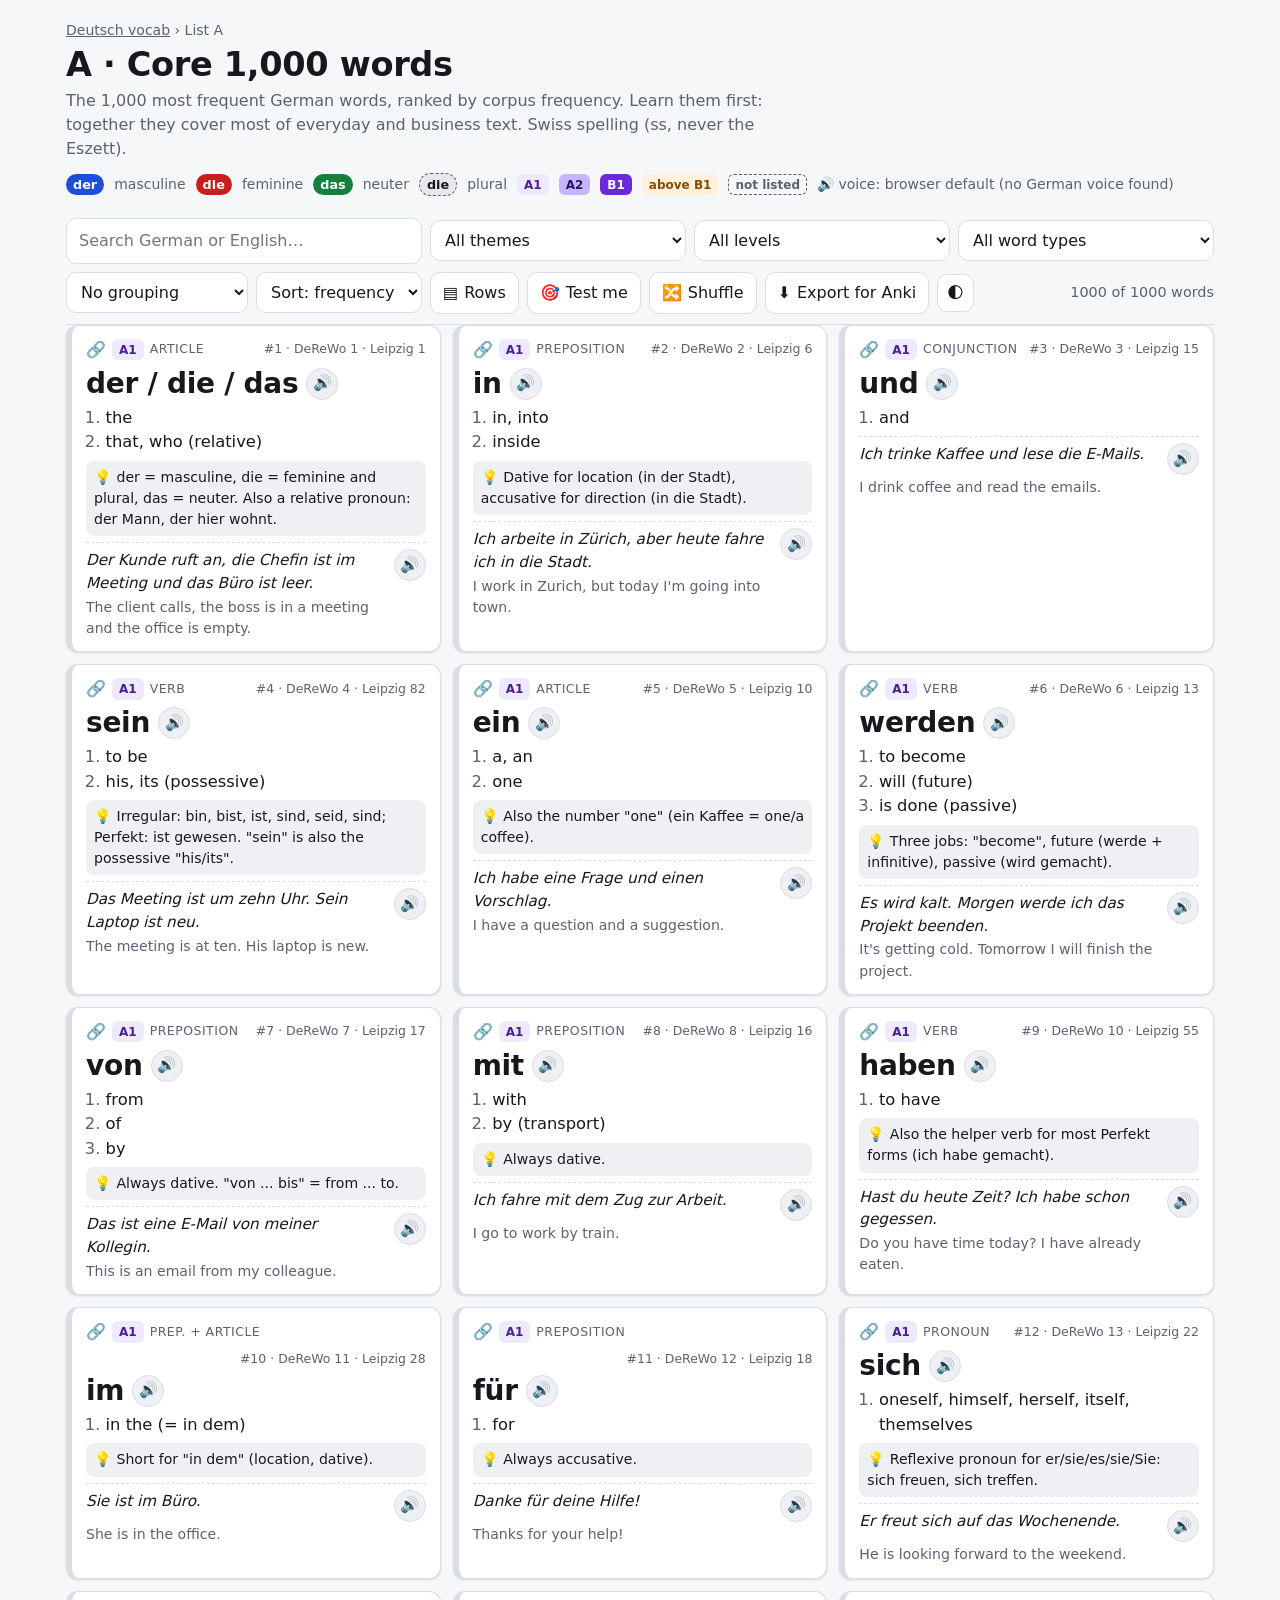
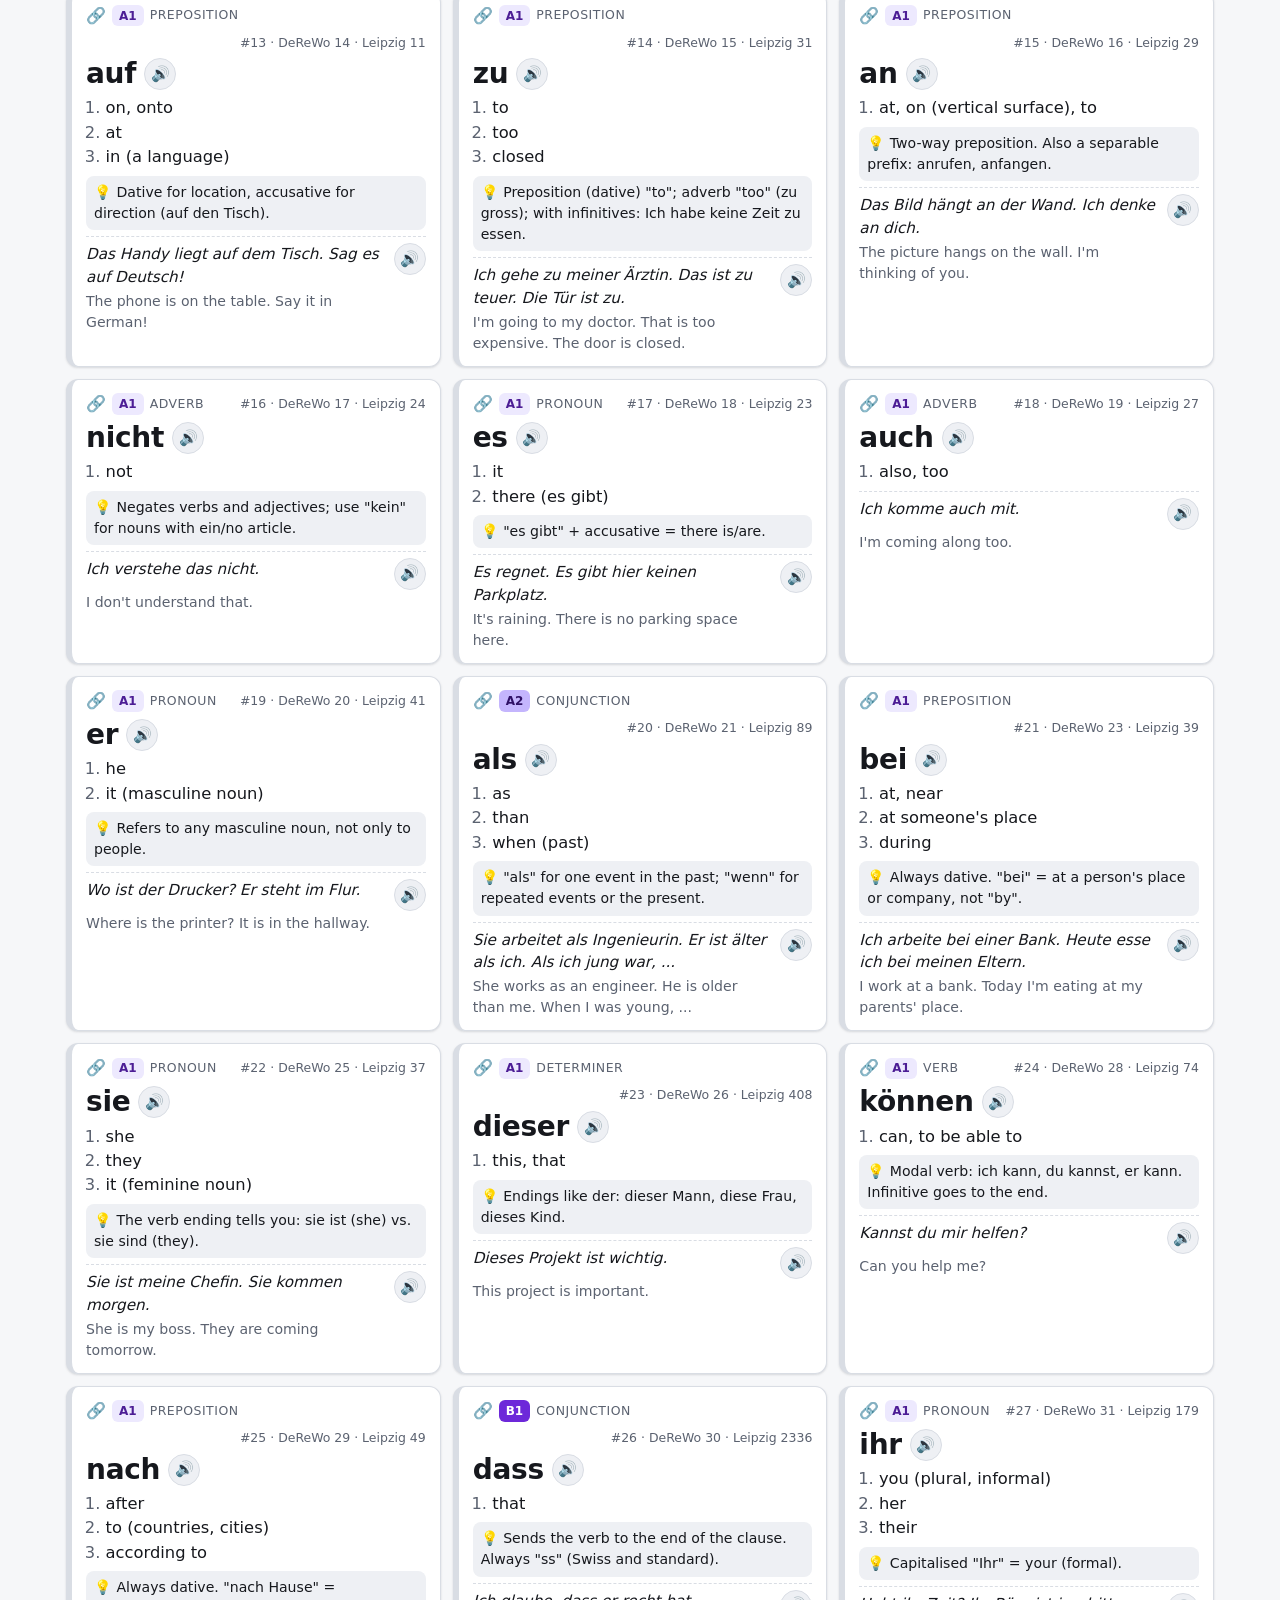
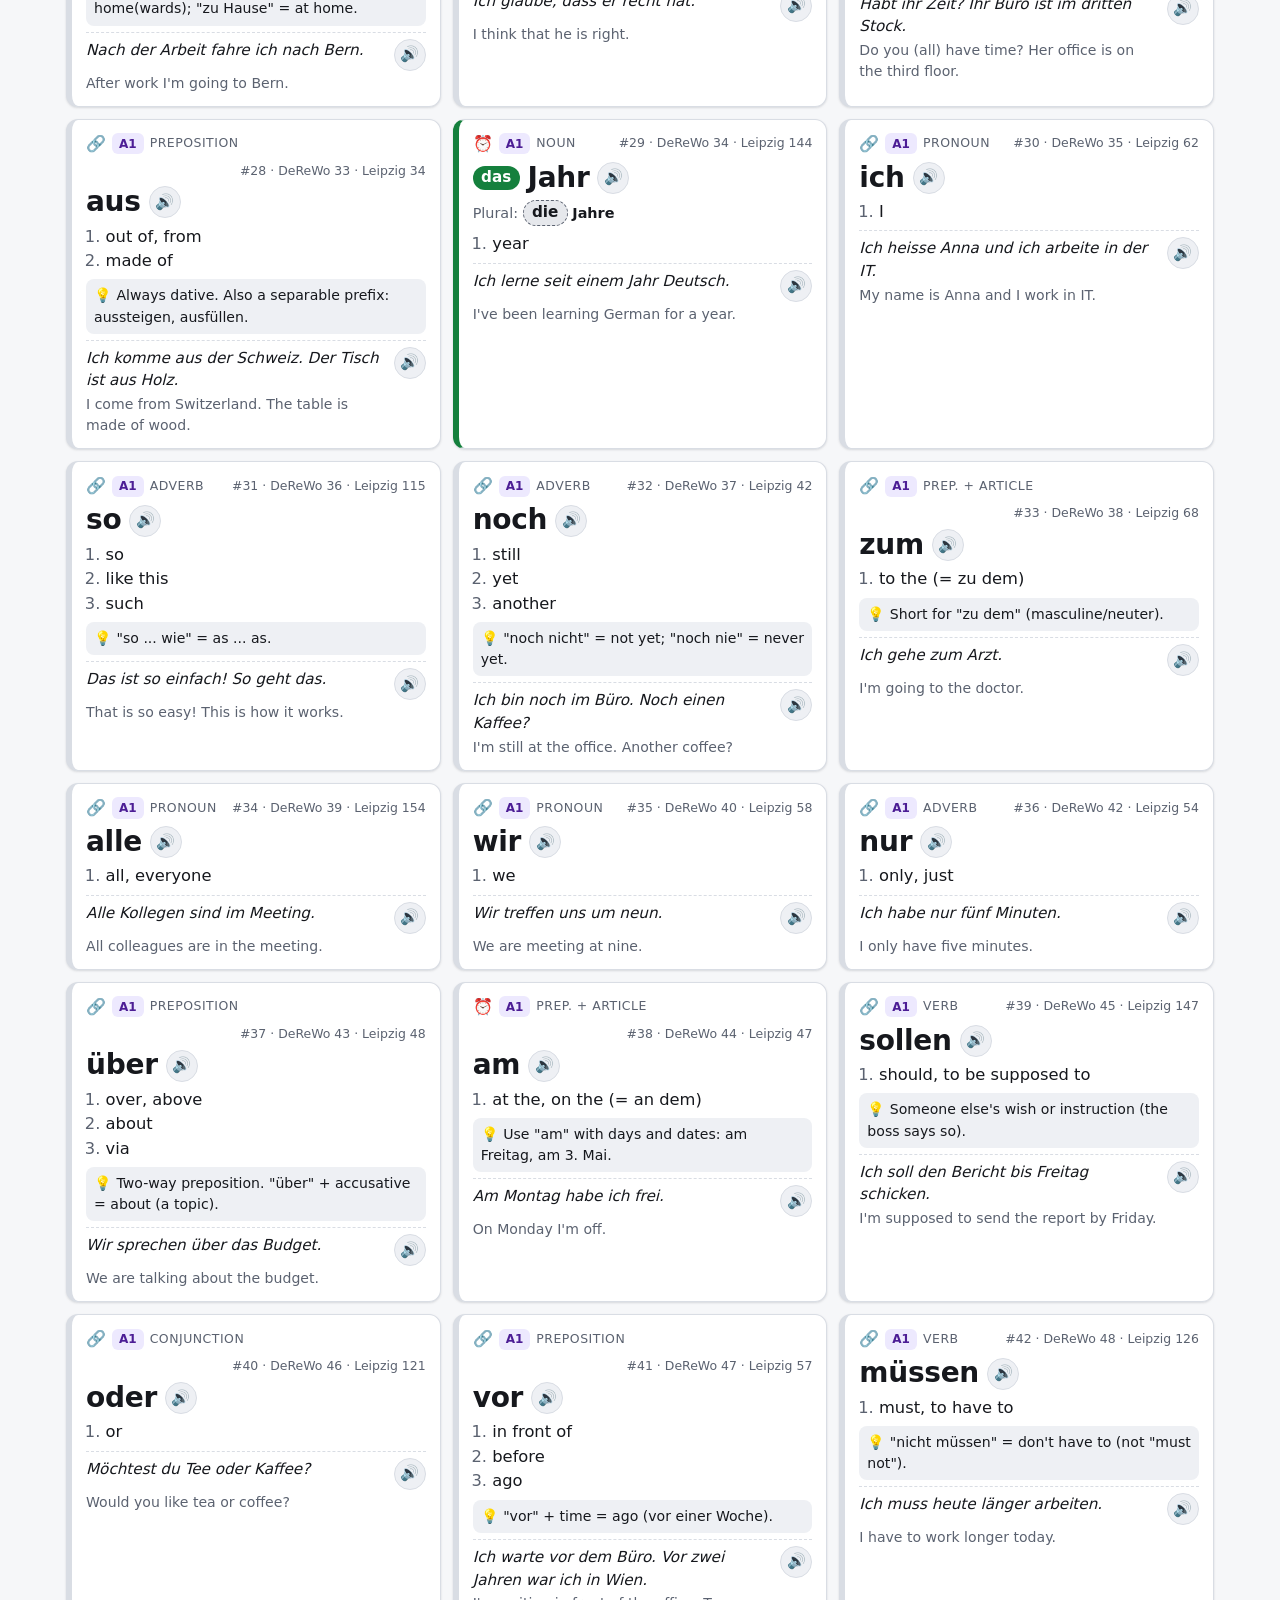
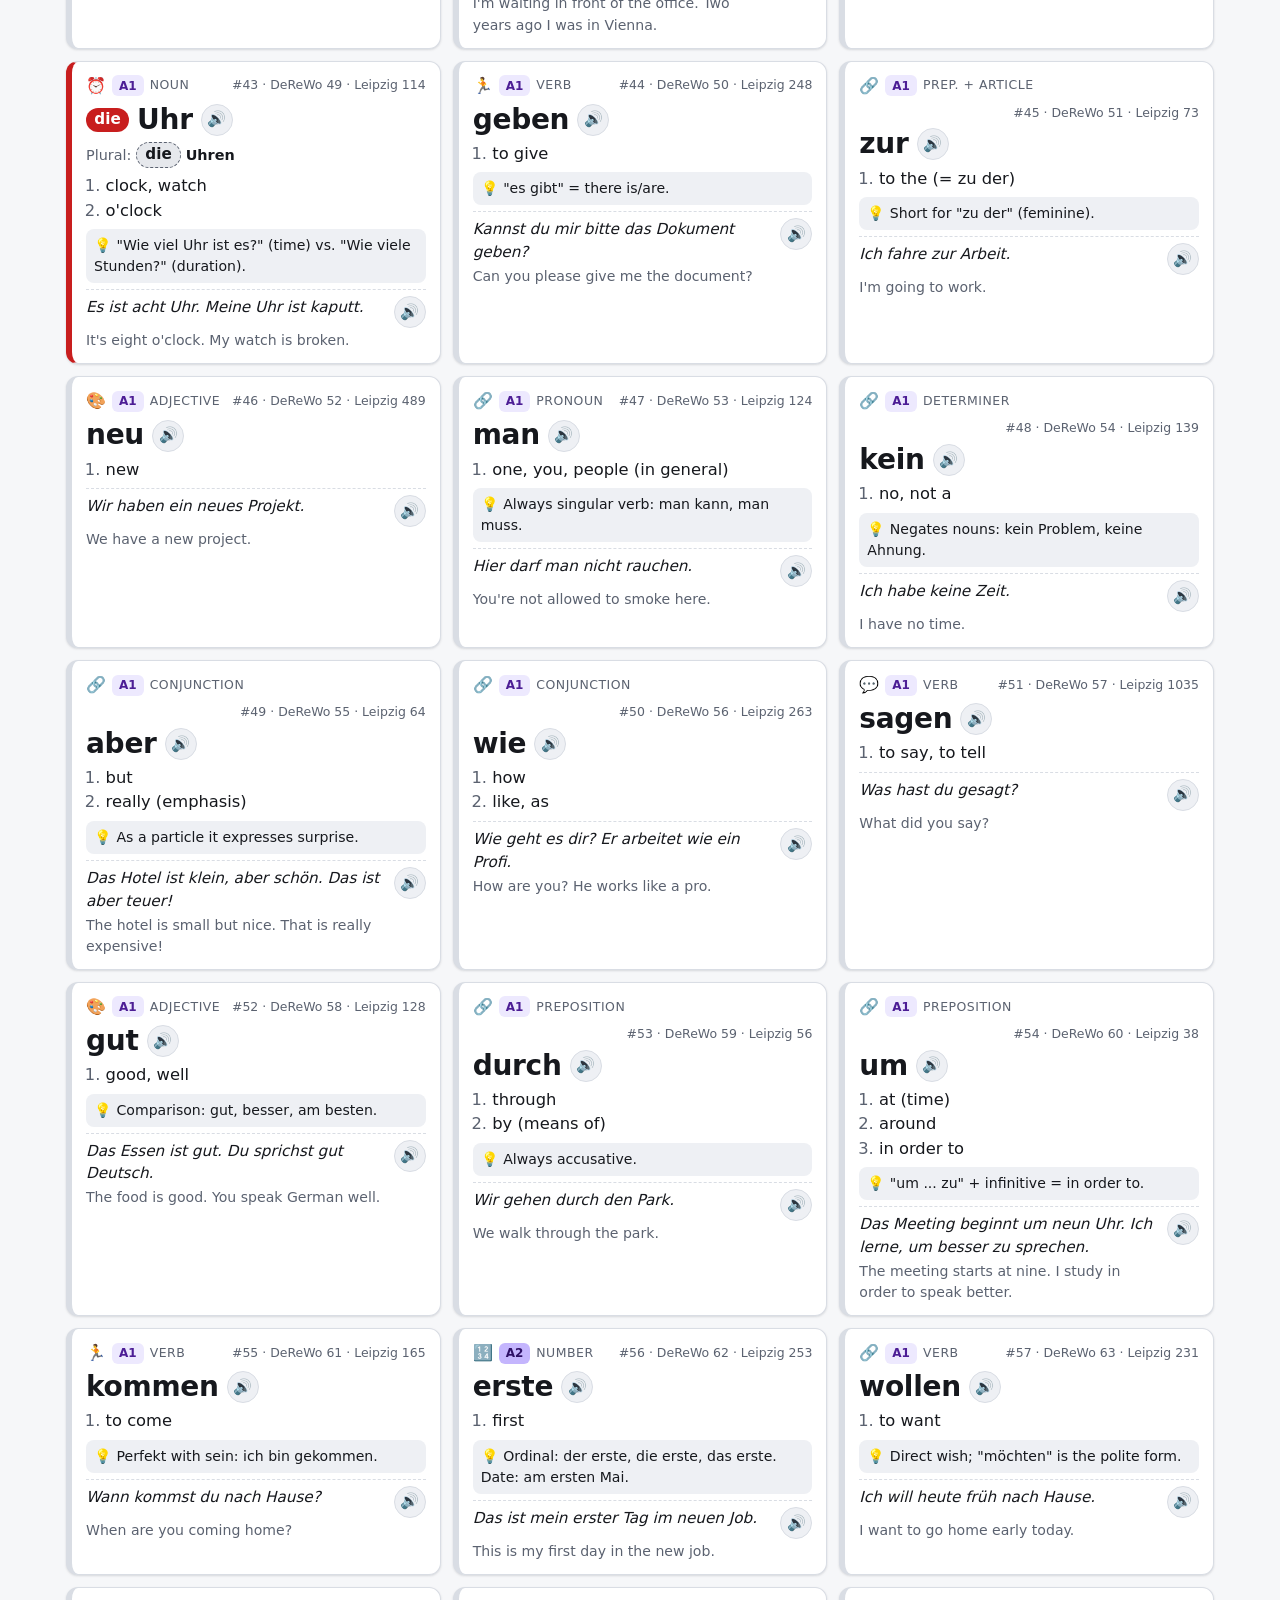
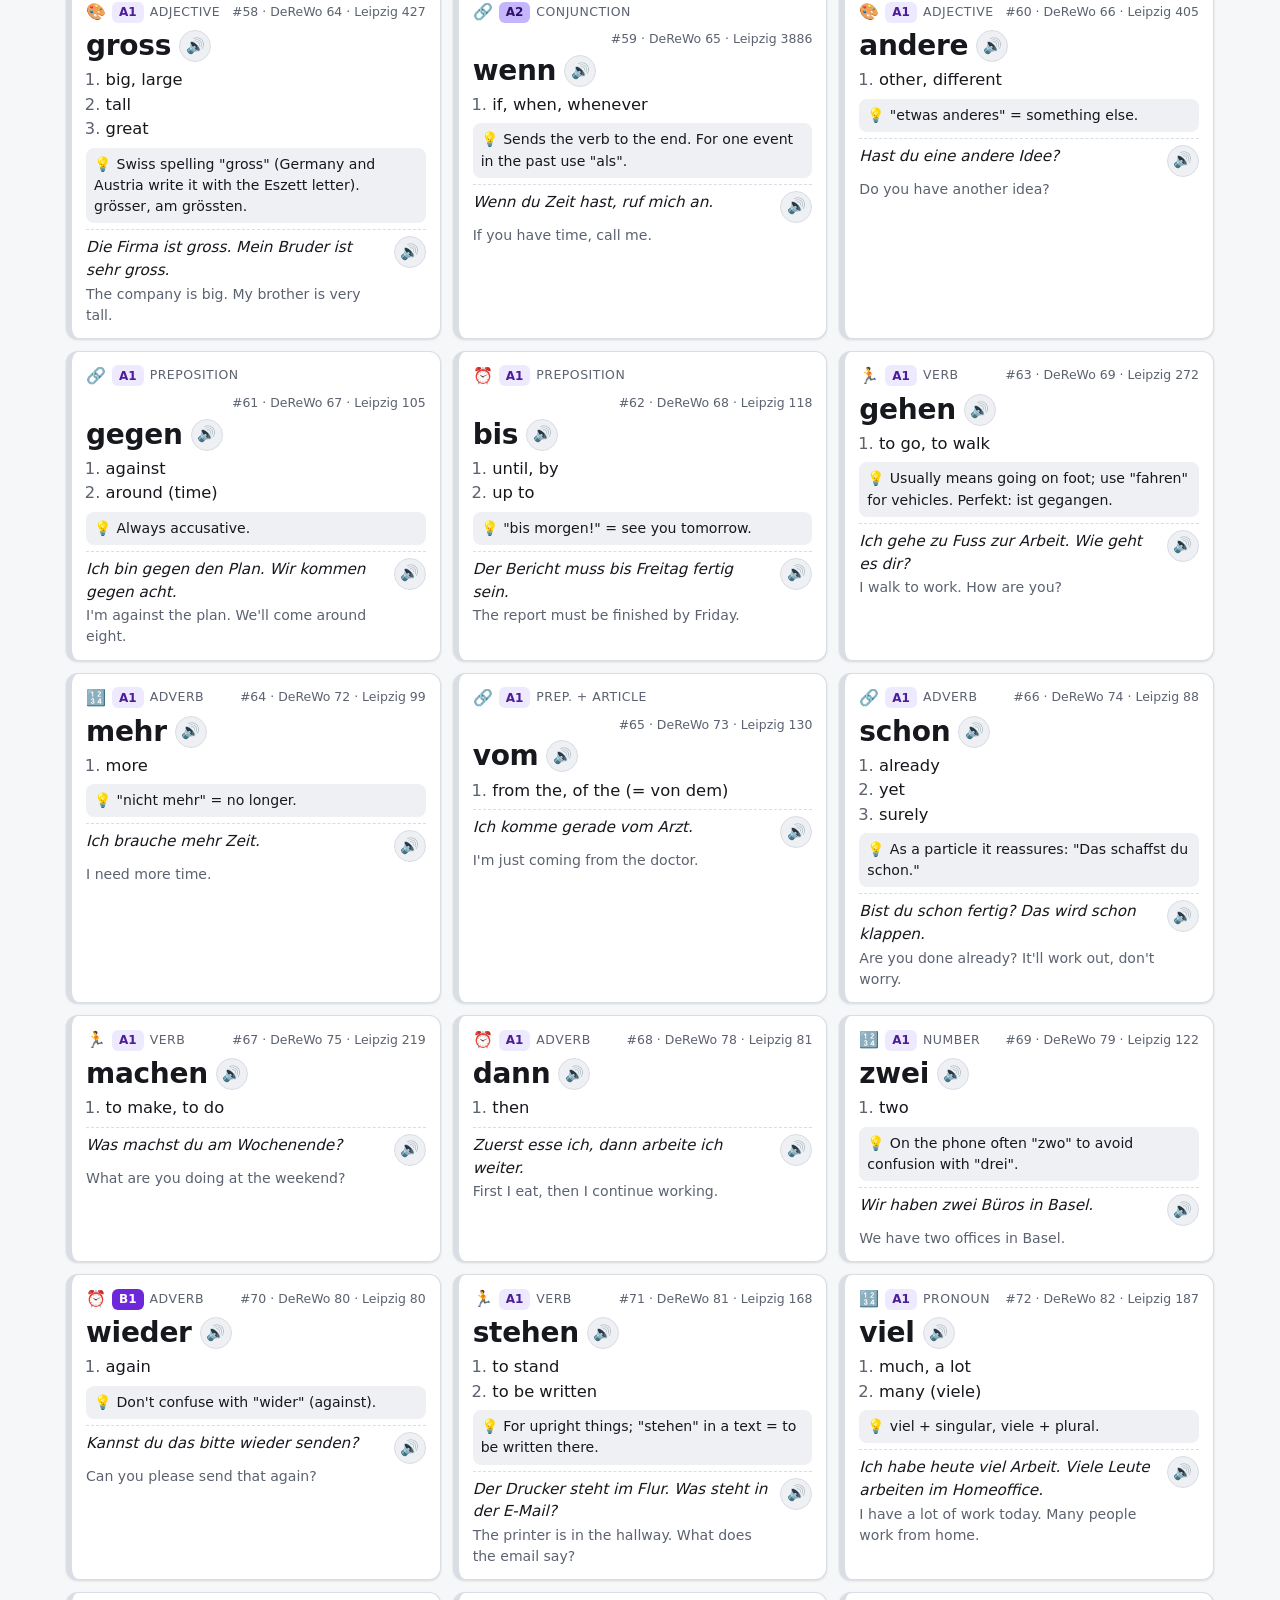
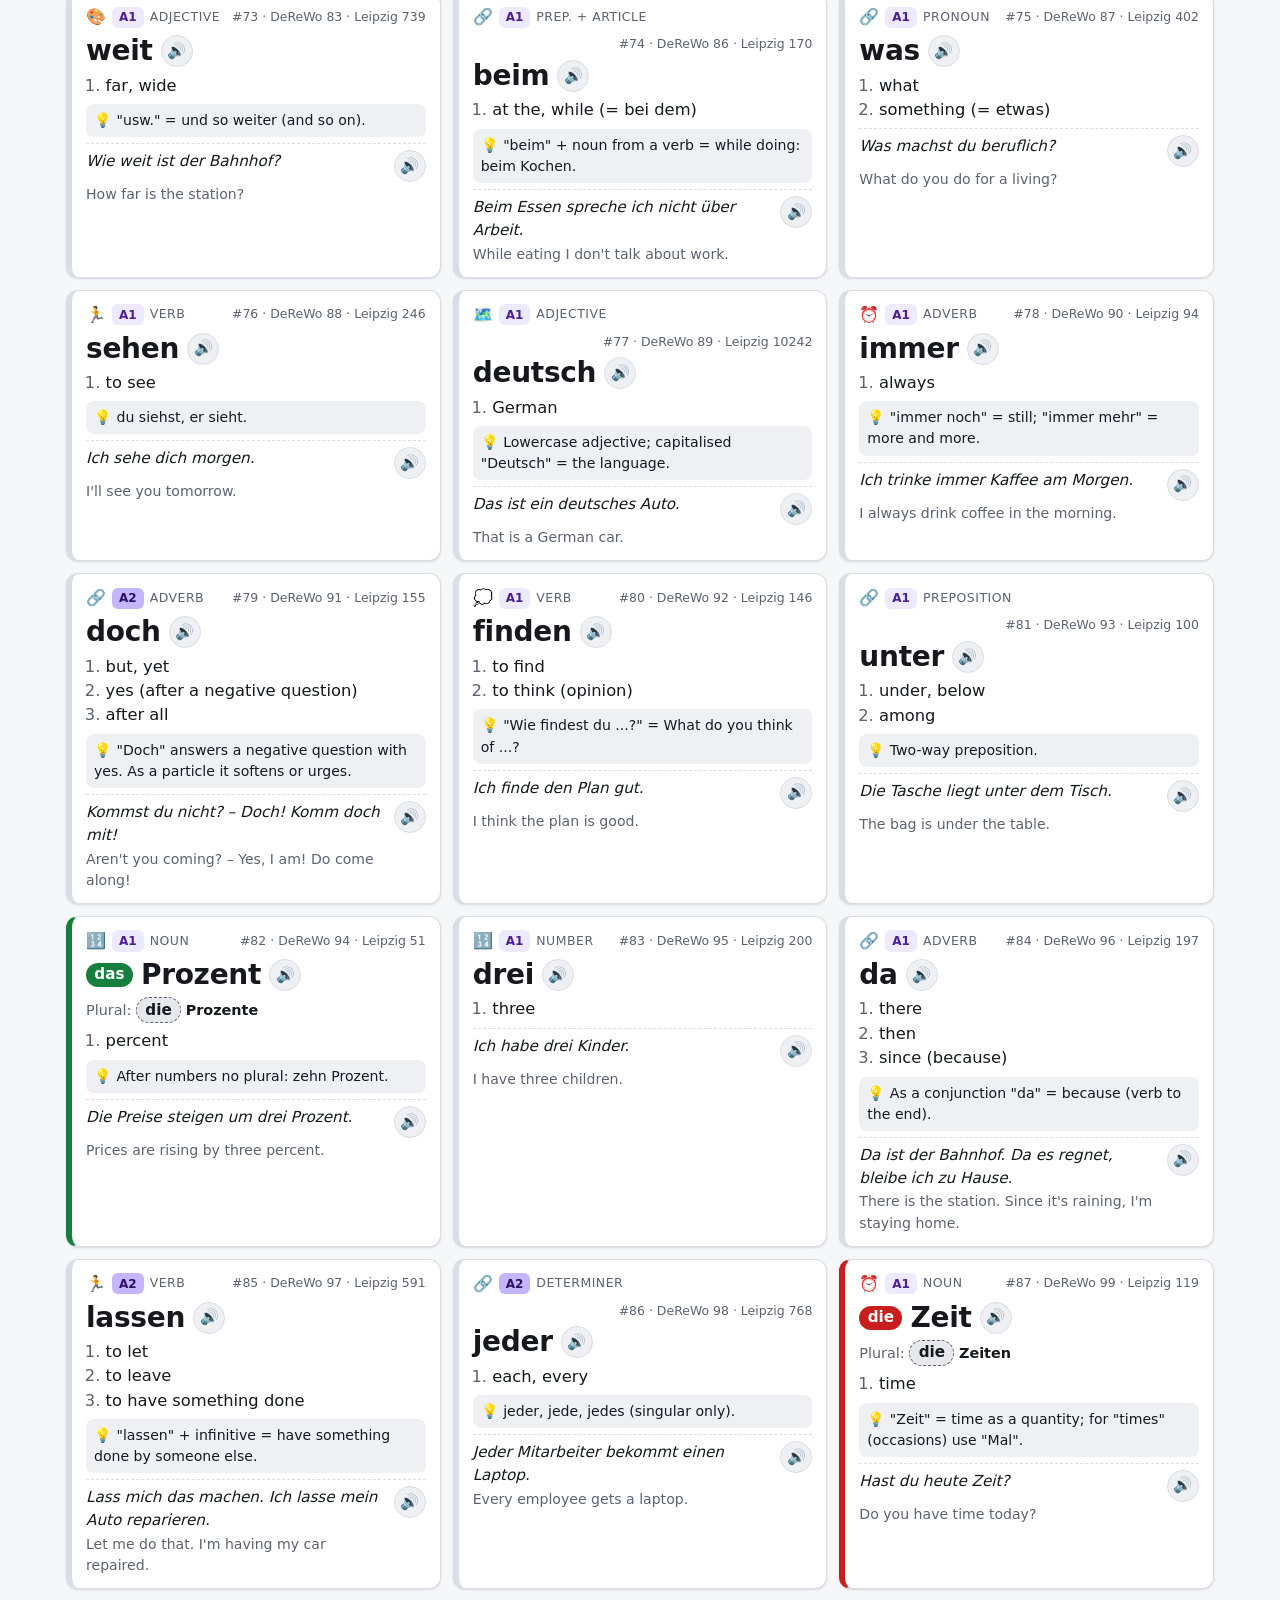
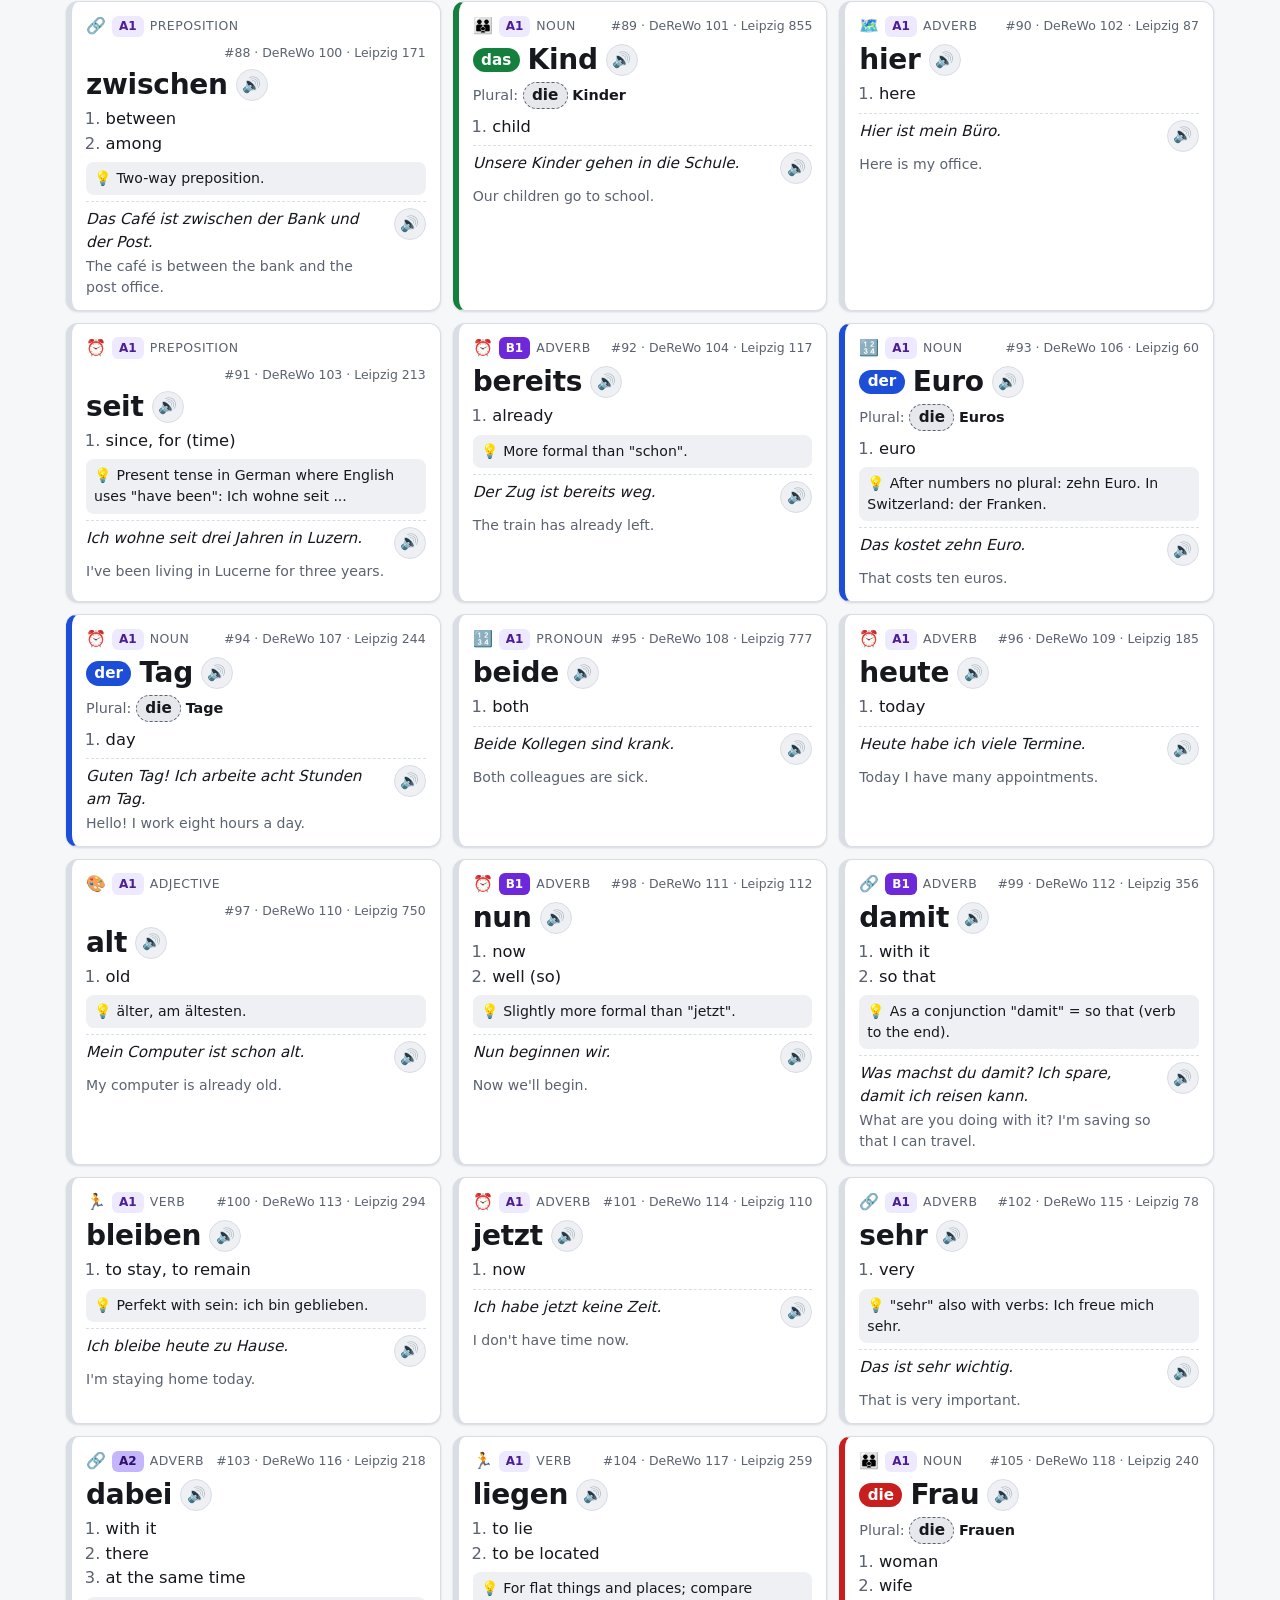
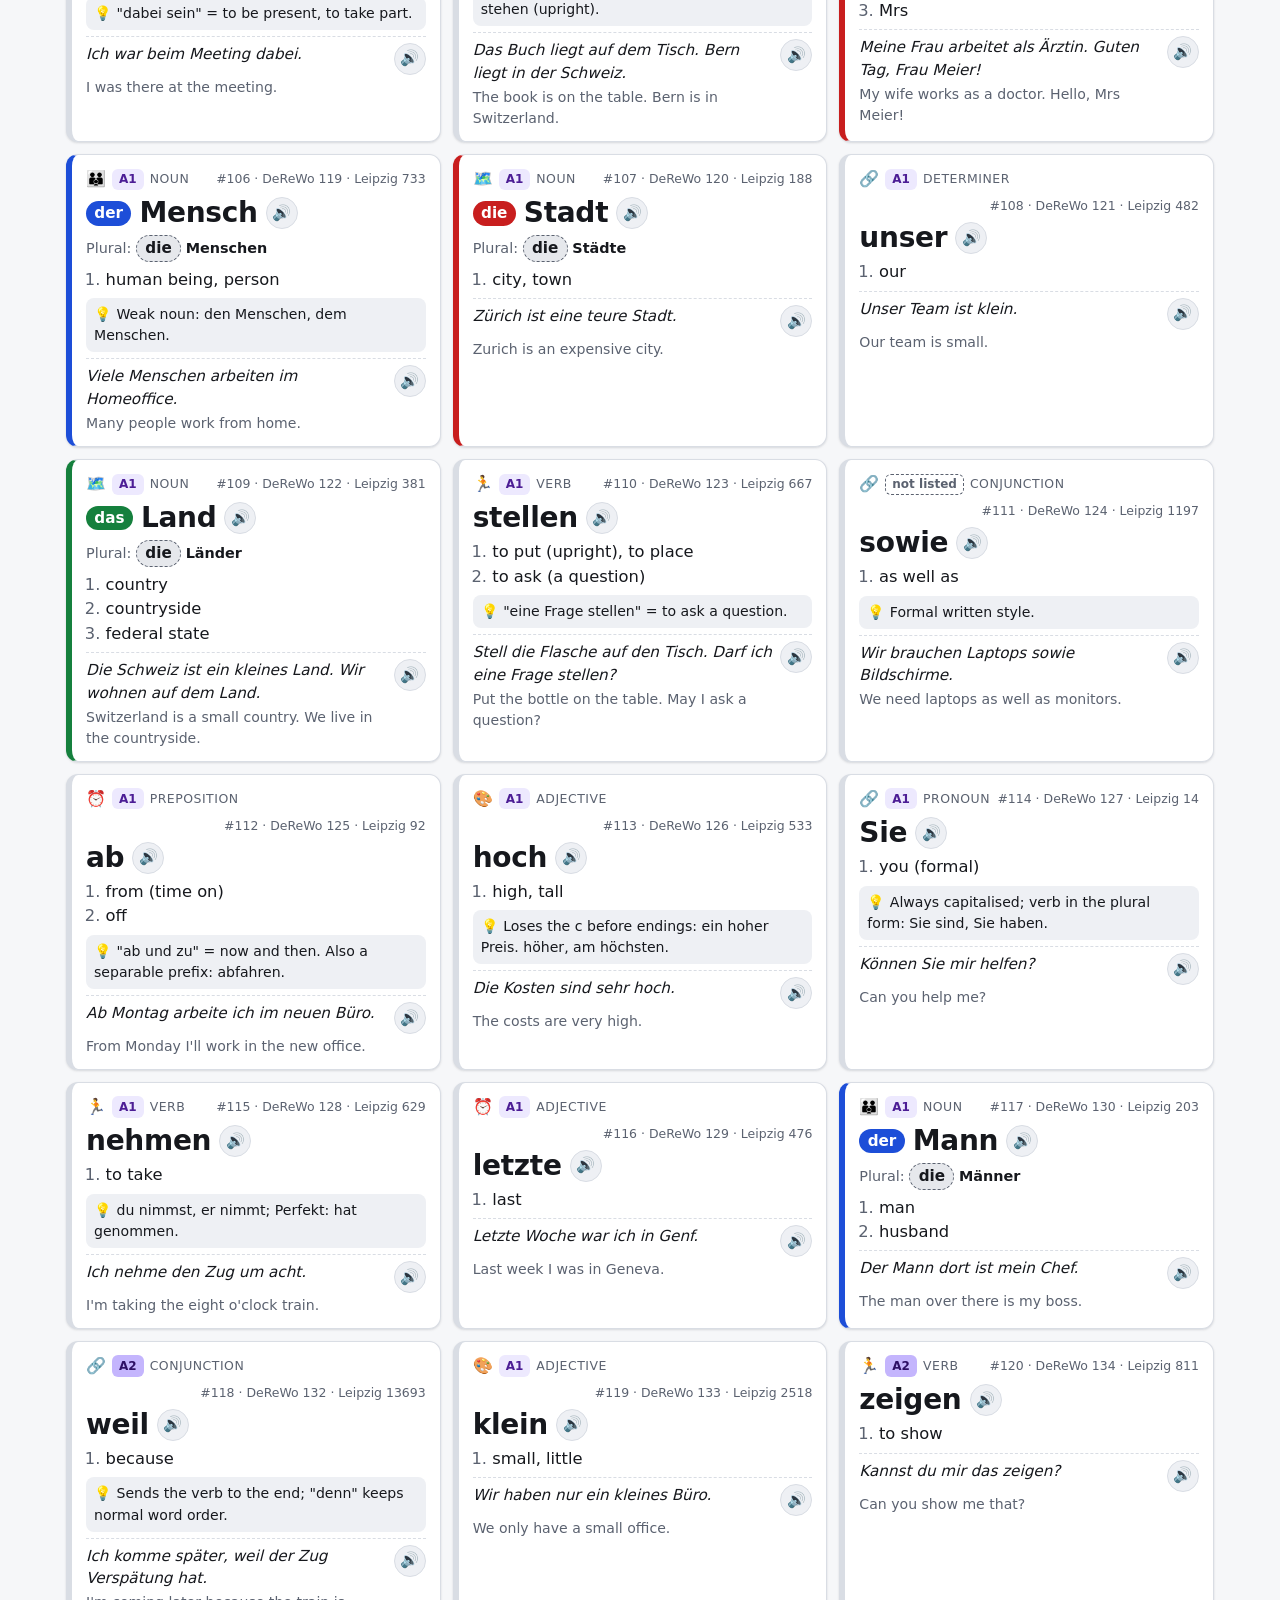
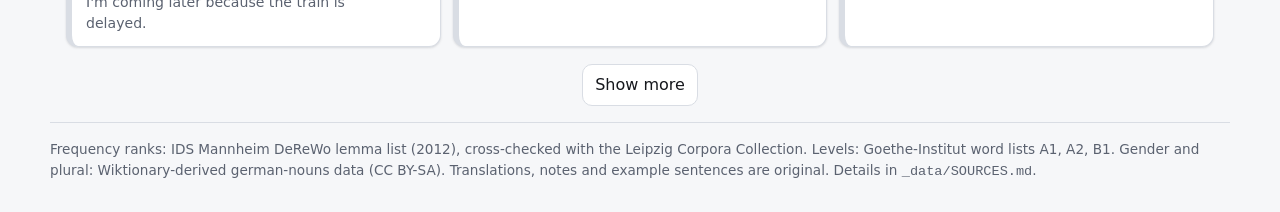
==== a-core-1000.html @ c67952ce "Publish Deutsch vocab lists A, B and C for phones Built by vocab/_build/make_site.py: offline cache," ====
<!doctype html>
<html lang="en">
<head>
<meta charset="utf-8">
<meta name="viewport" content="width=device-width, initial-scale=1">
<title>A · Core 1,000 German words</title>
<meta name="description" content="The 1,000 most frequent German words with gender colours, plurals, CEFR levels, themes, usage notes and example sentences. Swiss spelling.">
<link rel="icon" href="data:image/svg+xml,%3Csvg xmlns=%22http://www.w3.org/2000/svg%22 viewBox=%220 0 100 100%22%3E%3Ctext y=%22.9em%22 font-size=%2290%22%3E%F0%9F%87%A9%F0%9F%87%AA%3C/text%3E%3C/svg%3E">
<link rel="stylesheet" href="assets/vocab.css">
<script src="assets/vocab.js"></script>
<link rel="manifest" href="manifest.webmanifest">
<meta name="theme-color" content="#f6f7f9" media="(prefers-color-scheme: light)">
<meta name="theme-color" content="#0f1115" media="(prefers-color-scheme: dark)">
<meta name="apple-mobile-web-app-capable" content="yes">
<meta name="mobile-web-app-capable" content="yes">
<meta name="apple-mobile-web-app-title" content="Deutsch">
<link rel="apple-touch-icon" href="icons/icon-180.png">
</head>
<body>
<header class="site-head">
  <div class="wrap">
    <div class="crumbs"><a href="index.html">Deutsch vocab</a> › List A</div>
    <h1>A · Core 1,000 words</h1>
    <p class="lede">The 1,000 most frequent German words, ranked by corpus frequency. Learn them first: together they cover most of everyday and business text. Swiss spelling (ss, never the Eszett).</p>
    <div class="legend" aria-label="Legend">
      <span class="chip der">der</span> masculine
      <span class="chip die">die</span> feminine
      <span class="chip das">das</span> neuter
      <span class="chip pl">die</span> plural
      <span class="level A1">A1</span><span class="level A2">A2</span><span class="level B1">B1</span><span class="level up">above B1</span><span class="level nl">not listed</span>
      <span id="voice-status"></span>
    </div>
  </div>
</header>
<div class="wrap" id="app"></div>
<footer class="wrap foot">
  Frequency ranks: IDS Mannheim DeReWo lemma list (2012), cross-checked with the Leipzig Corpora Collection. Levels: Goethe-Institut word lists A1, A2, B1. Gender and plural: Wiktionary-derived german-nouns data (CC BY-SA). Translations, notes and example sentences are original. Details in <code>_data/SOURCES.md</code>.
</footer>
<script src="data/themes.js"></script>
<script src="data/a.js"></script>
<script>
  VocabApp.init({
    list: 'a',
    data: window.VOCAB_A,
    themes: window.VOCAB_THEMES,
    mount: document.getElementById('app'),
    exportName: 'deutsch-a-core-1000'
  });
</script>
<script>
  if ('serviceWorker' in navigator) {
    window.addEventListener('load', function () { navigator.serviceWorker.register('sw.js').catch(function () {}); });
  }
</script>
</body>
</html>
---- assets/vocab.css ----
/* Shared styles for all vocab lists (A, B, C). Offline, no external fonts.
   Gender colours are fixed across every page: der = blue, die = red, das = green, plural = neutral. */

:root {
  --bg: #f6f7f9;
  --surface: #ffffff;
  --surface-2: #eef0f4;
  --fg: #16181d;
  --muted: #5b6270;
  --border: #d9dde4;
  --accent: #6d28d9;
  --accent-fg: #ffffff;
  --focus: #6d28d9;
  --der: #1d4ed8;
  --der-soft: #dbe6ff;
  --die: #c81e1e;
  --die-soft: #fde0e0;
  --das: #15803d;
  --das-soft: #d8f3e1;
  --pl: #5b6270;
  --pl-soft: #e6e8ec;
  --chip-fg: #ffffff;
  --lvl-a1: #ede9fe;
  --lvl-a1-fg: #4c1d95;
  --lvl-a2: #c4b5fd;
  --lvl-a2-fg: #2e1065;
  --lvl-b1: #6d28d9;
  --lvl-b1-fg: #ffffff;
  --lvl-up: #fff1db;
  --lvl-up-fg: #8a4b00;
  --lvl-nl: transparent;
  --lvl-nl-fg: #5b6270;
  --shadow: 0 1px 2px rgba(16, 24, 40, .06), 0 1px 3px rgba(16, 24, 40, .08);
  --radius: 12px;
  --gutter: 16px;
  color-scheme: light;
}

@media (prefers-color-scheme: dark) {
  :root:not([data-theme="light"]) {
    --bg: #0f1115;
    --surface: #171a21;
    --surface-2: #20242d;
    --fg: #e8eaee;
    --muted: #a1a8b5;
    --border: #2c313c;
    --accent: #a78bfa;
    --accent-fg: #14101f;
    --focus: #c4b5fd;
    --der: #6ea0ff;
    --der-soft: #1a2b4f;
    --die: #ff7a7a;
    --die-soft: #4a1f22;
    --das: #4fd27f;
    --das-soft: #173b26;
    --pl: #a1a8b5;
    --pl-soft: #2a2f39;
    --chip-fg: #0f1115;
    --lvl-a1: #2a2342;
    --lvl-a1-fg: #ddd6fe;
    --lvl-a2: #4c3a8a;
    --lvl-a2-fg: #f3f0ff;
    --lvl-b1: #a78bfa;
    --lvl-b1-fg: #14101f;
    --lvl-up: #3d2a10;
    --lvl-up-fg: #ffc477;
    --lvl-nl-fg: #a1a8b5;
    --shadow: none;
    color-scheme: dark;
  }
}

:root[data-theme="dark"] {
  --bg: #0f1115;
  --surface: #171a21;
  --surface-2: #20242d;
  --fg: #e8eaee;
  --muted: #a1a8b5;
  --border: #2c313c;
  --accent: #a78bfa;
  --accent-fg: #14101f;
  --focus: #c4b5fd;
  --der: #6ea0ff;
  --der-soft: #1a2b4f;
  --die: #ff7a7a;
  --die-soft: #4a1f22;
  --das: #4fd27f;
  --das-soft: #173b26;
  --pl: #a1a8b5;
  --pl-soft: #2a2f39;
  --chip-fg: #0f1115;
  --lvl-a1: #2a2342;
  --lvl-a1-fg: #ddd6fe;
  --lvl-a2: #4c3a8a;
  --lvl-a2-fg: #f3f0ff;
  --lvl-b1: #a78bfa;
  --lvl-b1-fg: #14101f;
  --lvl-up: #3d2a10;
  --lvl-up-fg: #ffc477;
  --lvl-nl-fg: #a1a8b5;
  --shadow: none;
  color-scheme: dark;
}

*, *::before, *::after { box-sizing: border-box; }

html { -webkit-text-size-adjust: 100%; }

body {
  margin: 0;
  background: var(--bg);
  color: var(--fg);
  font: 16px/1.5 system-ui, -apple-system, "Segoe UI", Roboto, "Helvetica Neue", Arial, "Noto Color Emoji", "Segoe UI Emoji", sans-serif;
  overflow-wrap: anywhere;
}

a { color: var(--accent); }
button, input, select { font: inherit; color: inherit; }
:focus-visible { outline: 3px solid var(--focus); outline-offset: 2px; }

.wrap { max-width: 1180px; margin: 0 auto; padding: 0 var(--gutter); }

/* ---------- header ---------- */
.site-head { padding: 20px 0 8px; }
.crumbs { font-size: .875rem; color: var(--muted); margin-bottom: 4px; }
.crumbs a { color: var(--muted); }
.site-head h1 { font-size: clamp(1.5rem, 4vw, 2.1rem); line-height: 1.2; margin: 0 0 4px; letter-spacing: -.01em; }
.site-head p.lede { margin: 0; color: var(--muted); max-width: 70ch; }
.head-row { display: flex; gap: 12px; align-items: flex-start; justify-content: space-between; flex-wrap: wrap; }

/* ---------- legend ---------- */
.legend { display: flex; flex-wrap: wrap; gap: 6px 10px; align-items: center; margin: 12px 0 4px; font-size: .875rem; color: var(--muted); }
.legend .chip { font-size: .8rem; }

/* ---------- article chips ---------- */
.chip {
  display: inline-flex; align-items: center; justify-content: center;
  min-width: 2.6em; padding: .1em .55em; border-radius: 999px;
  font-weight: 700; font-size: .95rem; line-height: 1.4; color: var(--chip-fg);
  background: var(--pl); white-space: nowrap;
}
.chip.der { background: var(--der); }
.chip.die { background: var(--die); }
.chip.das { background: var(--das); }
.chip.pl { background: var(--pl-soft); color: var(--fg); border: 1px dashed var(--pl); }
.chip.mf { background: linear-gradient(90deg, var(--der) 0 50%, var(--die) 50% 100%); }

/* ---------- controls ---------- */
.controls {
  position: sticky; top: 0; z-index: 5;
  background: var(--bg);
  border-bottom: 1px solid var(--border);
  padding: 10px 0;
}
.controls .row { display: flex; flex-wrap: wrap; gap: 8px; align-items: center; }
.controls .row + .row { margin-top: 8px; }
.search {
  flex: 1 1 240px; min-width: 0;
  padding: 10px 12px; border: 1px solid var(--border); border-radius: 10px; background: var(--surface);
}
.controls select {
  flex: 1 1 140px; min-width: 0; max-width: 100%;
  padding: 9px 10px; border: 1px solid var(--border); border-radius: 10px; background: var(--surface);
}
.btn {
  display: inline-flex; align-items: center; gap: 6px;
  padding: 8px 12px; border-radius: 10px; border: 1px solid var(--border);
  background: var(--surface); cursor: pointer; white-space: nowrap;
}
.btn:hover { background: var(--surface-2); }
.btn[aria-pressed="true"] { background: var(--accent); color: var(--accent-fg); border-color: var(--accent); }
.btn.icon { padding: 6px 9px; }
.count { color: var(--muted); font-size: .9rem; margin-left: auto; }
.more-filters { display: contents; }

/* ---------- list ---------- */
main { padding: 12px 0 48px; }
.grid { display: grid; grid-template-columns: repeat(auto-fill, minmax(min(100%, 300px), 1fr)); gap: 12px; }
.view-rows .grid { grid-template-columns: 1fr; gap: 6px; }
.group-head {
  grid-column: 1 / -1; margin: 18px 0 2px; font-size: 1.1rem; font-weight: 700;
  display: flex; gap: 8px; align-items: baseline; border-bottom: 2px solid var(--border); padding-bottom: 4px;
}
.group-head .n { color: var(--muted); font-weight: 400; font-size: .9rem; }

.card {
  position: relative; background: var(--surface); border: 1px solid var(--border);
  border-left: 6px solid var(--border);
  border-radius: var(--radius); padding: 12px 14px; box-shadow: var(--shadow);
  display: flex; flex-direction: column; gap: 6px; min-width: 0;
}
.card.g-m { border-left-color: var(--der); }
.card.g-f { border-left-color: var(--die); }
.card.g-n { border-left-color: var(--das); }
.card.g-pl { border-left-color: var(--pl); border-left-style: dashed; }
.card.g-mf { border-image: linear-gradient(180deg, var(--der) 0 50%, var(--die) 50% 100%) 0 0 0 6; }

.meta { display: flex; flex-wrap: wrap; gap: 6px; align-items: center; font-size: .78rem; color: var(--muted); }
.meta .pos { text-transform: uppercase; letter-spacing: .04em; }
.meta .theme-ico { font-size: 1rem; }
.meta .rank { margin-left: auto; font-variant-numeric: tabular-nums; }

.level {
  display: inline-block; padding: .05em .5em; border-radius: 6px; font-weight: 700; font-size: .75rem;
  background: var(--lvl-nl); color: var(--lvl-nl-fg); border: 1px solid transparent;
}
.level.A1 { background: var(--lvl-a1); color: var(--lvl-a1-fg); }
.level.A2 { background: var(--lvl-a2); color: var(--lvl-a2-fg); }
.level.B1 { background: var(--lvl-b1); color: var(--lvl-b1-fg); }
.level.up { background: var(--lvl-up); color: var(--lvl-up-fg); }
.level.nl { border: 1px dashed var(--muted); }

.headword { display: flex; flex-wrap: wrap; align-items: center; gap: 8px; }
.lemma { font-size: 1.75rem; font-weight: 750; line-height: 1.15; letter-spacing: -.01em; }
.view-rows .lemma { font-size: 1.35rem; }
.plural { font-size: .9rem; color: var(--muted); }
.plural b { color: var(--fg); font-weight: 600; }
.say {
  border: 1px solid var(--border); background: var(--surface-2); border-radius: 999px;
  width: 2rem; height: 2rem; display: inline-flex; align-items: center; justify-content: center;
  cursor: pointer; font-size: .95rem; flex: none; padding: 0;
}
.say:hover { border-color: var(--accent); }
.no-speech .say { display: none; }

.en { font-size: 1.02rem; }
.en ol { margin: 0; padding-left: 1.2em; }
.en li::marker { color: var(--muted); }
.note { font-size: .88rem; background: var(--surface-2); border-radius: 8px; padding: 6px 8px; }
.note::before { content: "💡 "; }
.example { font-size: .95rem; border-top: 1px dashed var(--border); padding-top: 6px; display: grid; grid-template-columns: 1fr auto; gap: 2px 8px; align-items: start; }
.example .de { font-style: italic; }
.example .ex-en { grid-column: 1 / 2; color: var(--muted); font-size: .88rem; }

.verb-line { font-size: .92rem; }
.verb-line .pp { font-weight: 600; }
.tags { display: flex; flex-wrap: wrap; gap: 4px; }
.tag { font-size: .75rem; padding: .05em .45em; border-radius: 6px; border: 1px solid var(--border); color: var(--muted); }
details.conj { font-size: .88rem; }
details.conj summary { cursor: pointer; color: var(--accent); }
.conj-grid { display: grid; grid-template-columns: repeat(auto-fill, minmax(min(100%, 150px), 1fr)); gap: 8px; margin-top: 6px; }
.conj-grid table { border-collapse: collapse; width: 100%; }
.conj-grid caption { text-align: left; font-weight: 700; padding-bottom: 2px; }
.conj-grid td { padding: 1px 4px; border-bottom: 1px solid var(--border); vertical-align: top; }
.conj-grid td:first-child { color: var(--muted); width: 2.6em; }

/* test mode: hide English until tapped */
.testing .hideable { position: relative; cursor: pointer; }
.testing .card:not(.revealed) .hideable > * { visibility: hidden; }
.testing .card:not(.revealed) .hideable::after {
  content: "tap to reveal"; position: absolute; inset: 0; display: flex; align-items: center;
  color: var(--muted); font-size: .85rem; border: 1px dashed var(--border); border-radius: 8px; padding: 0 8px;
  background: var(--surface-2);
}

.sentinel { height: 1px; }
.load-more { display: block; margin: 16px auto; }
.empty { text-align: center; color: var(--muted); padding: 40px 0; }

/* ---------- hub ---------- */
.hub { display: grid; grid-template-columns: repeat(auto-fill, minmax(min(100%, 280px), 1fr)); gap: 14px; margin: 18px 0 32px; }
.hub-card { display: flex; flex-direction: column; gap: 8px; background: var(--surface); border: 1px solid var(--border); border-radius: var(--radius); padding: 16px; text-decoration: none; color: inherit; box-shadow: var(--shadow); }
a.hub-card:hover { border-color: var(--accent); }
.hub-card .big { font-size: 2rem; }
.hub-card h2 { margin: 0; font-size: 1.25rem; }
.hub-card p { margin: 0; color: var(--muted); }
.hub-card.coming { opacity: .7; }
.status { align-self: flex-start; font-size: .75rem; font-weight: 700; padding: .1em .55em; border-radius: 6px; background: var(--surface-2); color: var(--muted); }
.status.ready { background: var(--lvl-b1); color: var(--lvl-b1-fg); }
.info h2 { font-size: 1.1rem; margin: 24px 0 8px; }
.info ul { padding-left: 1.2em; }
.foot { color: var(--muted); font-size: .85rem; border-top: 1px solid var(--border); padding: 16px 0 32px; }

/* ---------- small screens ---------- */
@media (max-width: 520px) {
  .controls { position: static; }
  .lemma { font-size: 1.55rem; }
  .controls .row { gap: 6px; }
  .btn .lbl { display: none; }
  .btn { padding: 8px 10px; }
  .count { width: 100%; margin-left: 0; }
}

/* ---------- print ---------- */
@media print {
  :root { --bg: #fff; --surface: #fff; --fg: #000; --muted: #444; --border: #bbb; }
  .controls, .no-print, .say, .load-more, .sentinel { display: none !important; }
  body { font-size: 11pt; background: #fff; }
  .grid { display: block; columns: 2; column-gap: 14px; }
  .card { break-inside: avoid; box-shadow: none; margin: 0 0 8px; padding: 6px 8px; }
  .lemma { font-size: 14pt; }
  .group-head { break-after: avoid; column-span: all; }
  .testing .card .hideable > * { visibility: visible !important; }
  .testing .card .hideable::after { display: none !important; }
  * { -webkit-print-color-adjust: exact; print-color-adjust: exact; }
}

@media (prefers-reduced-motion: reduce) { * { scroll-behavior: auto !important; } }
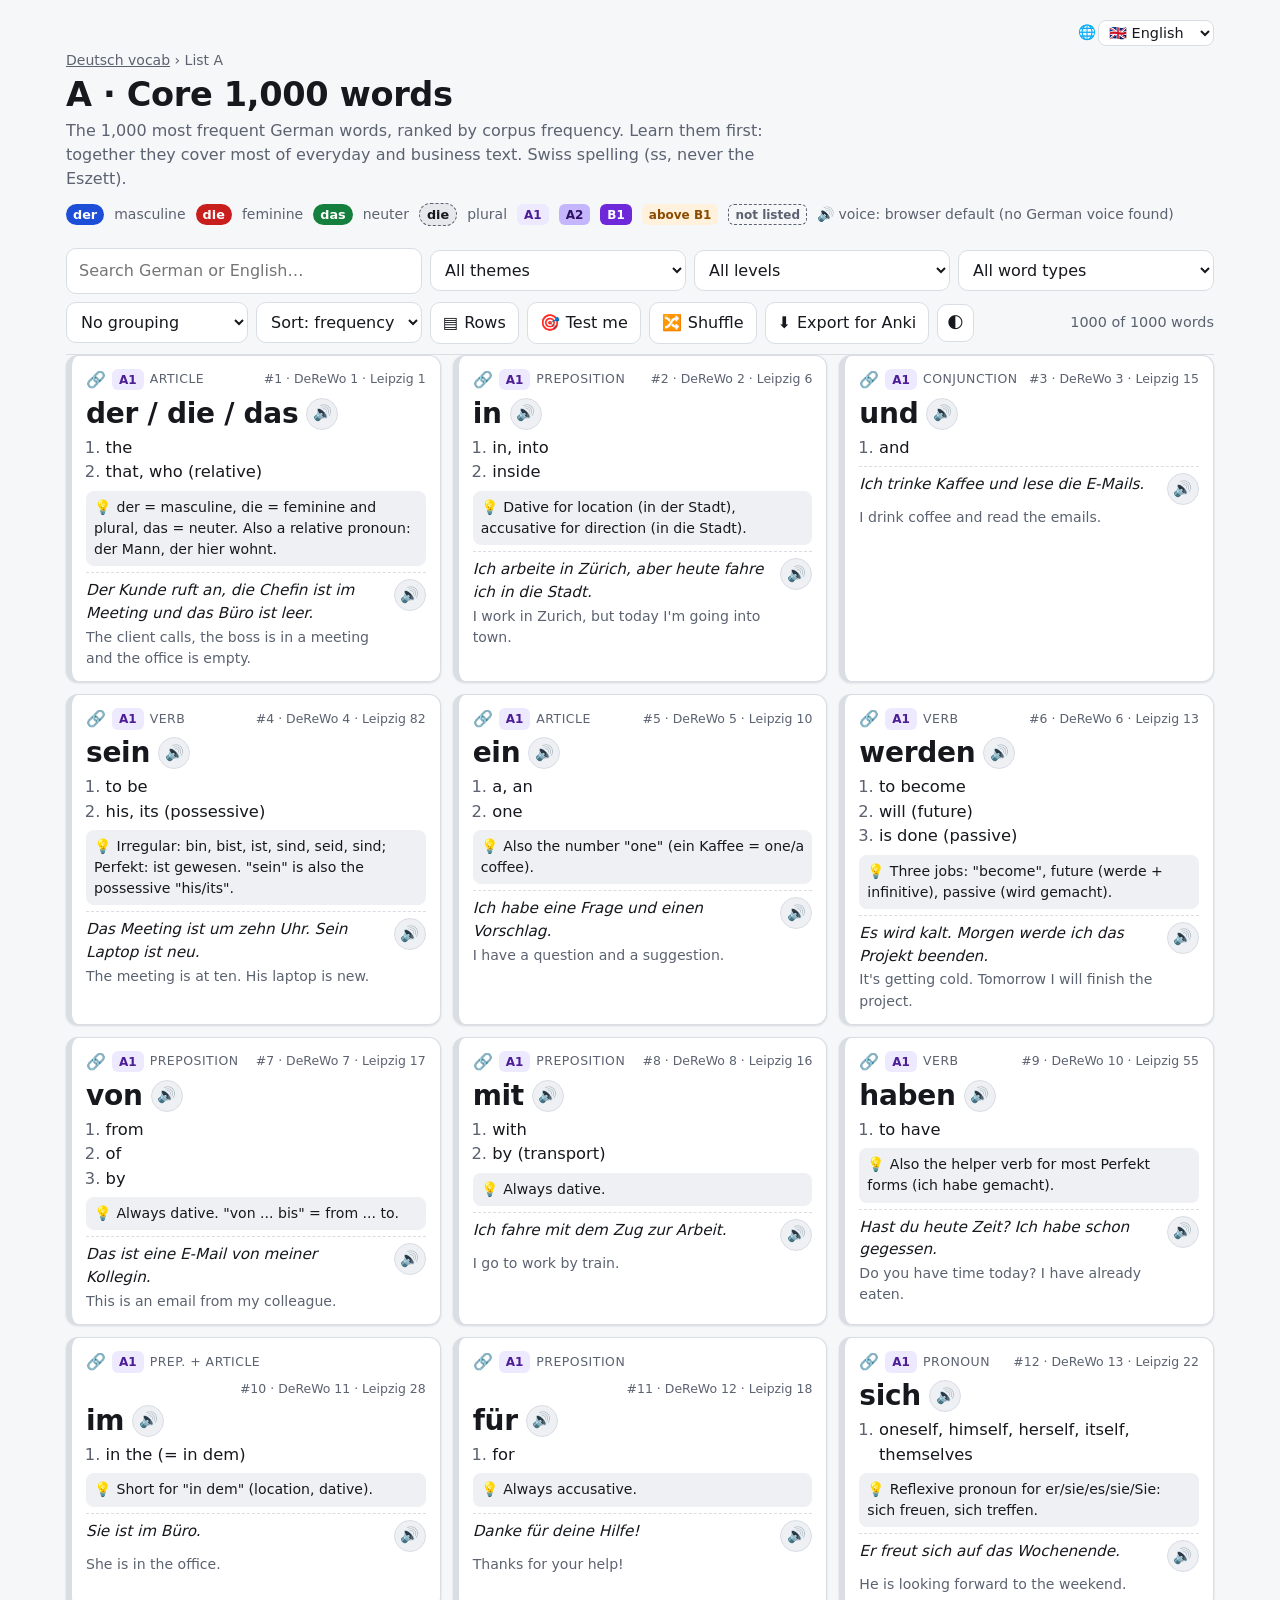
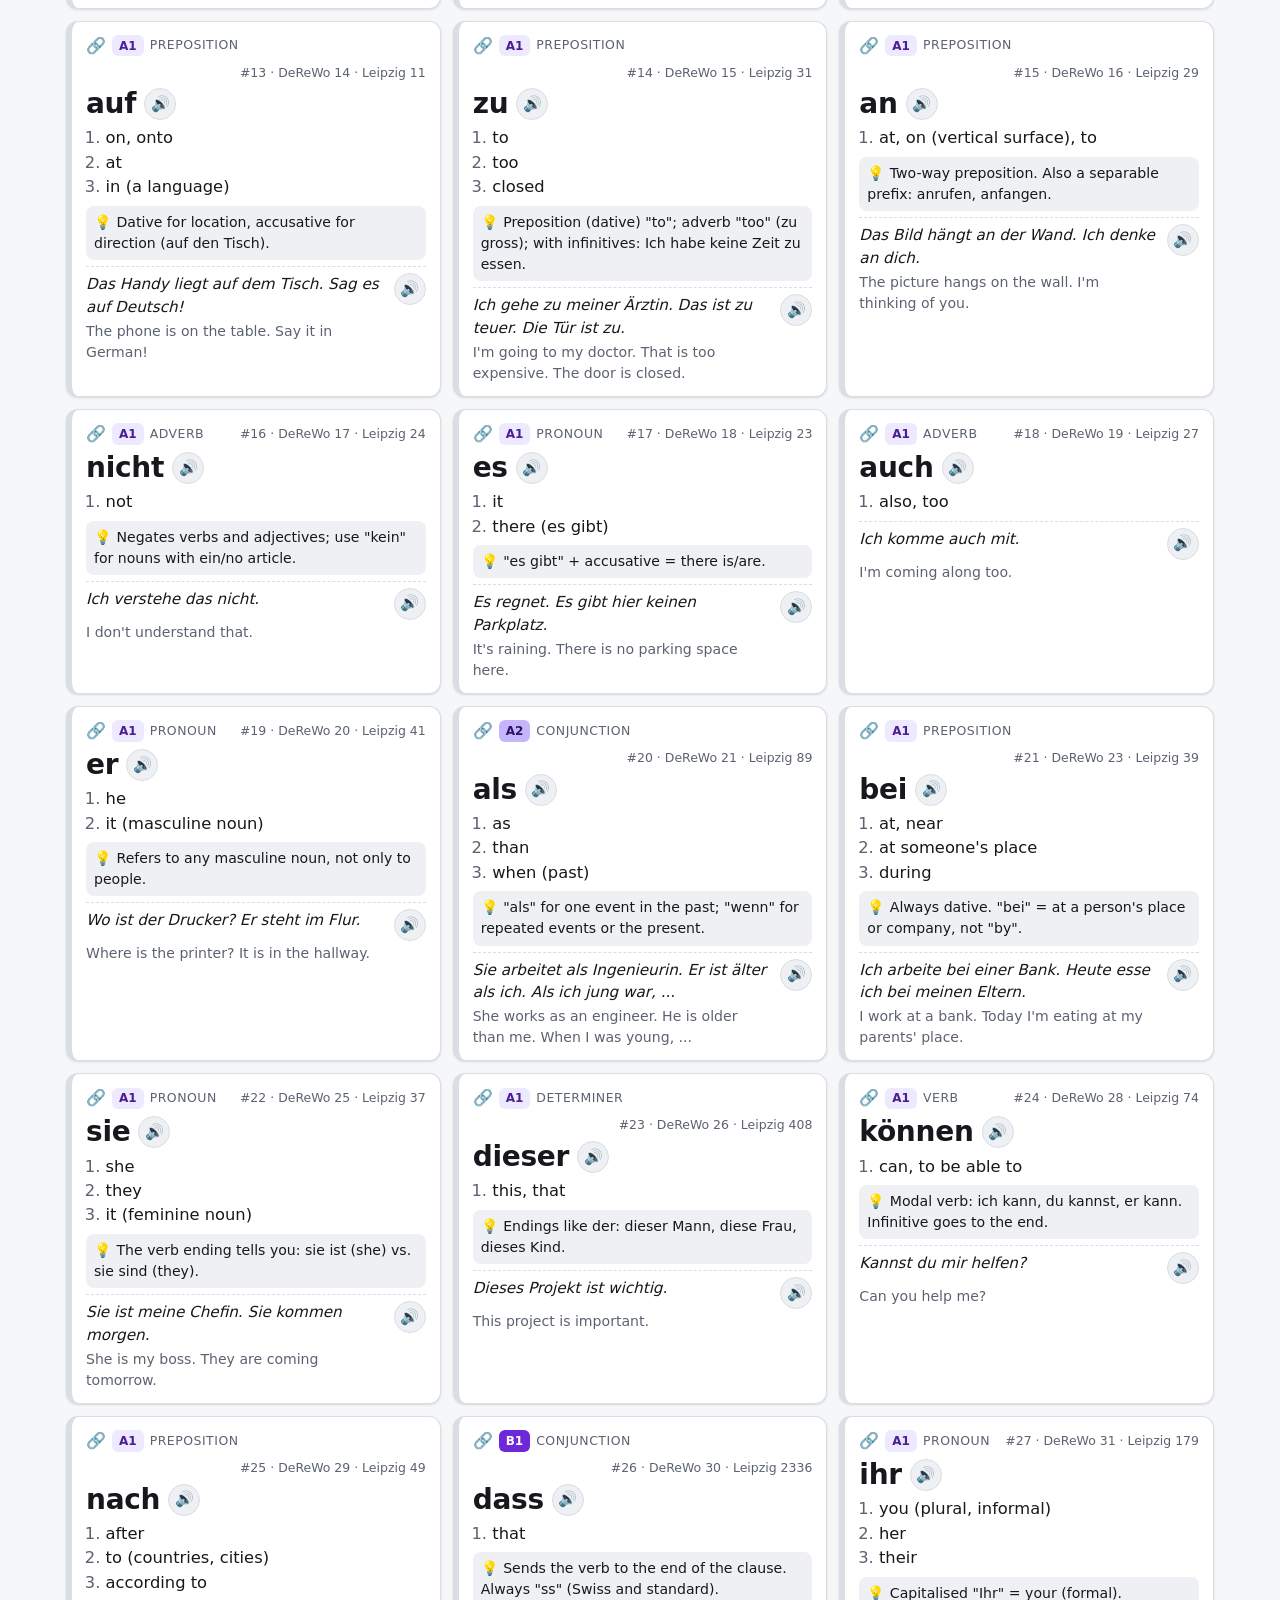
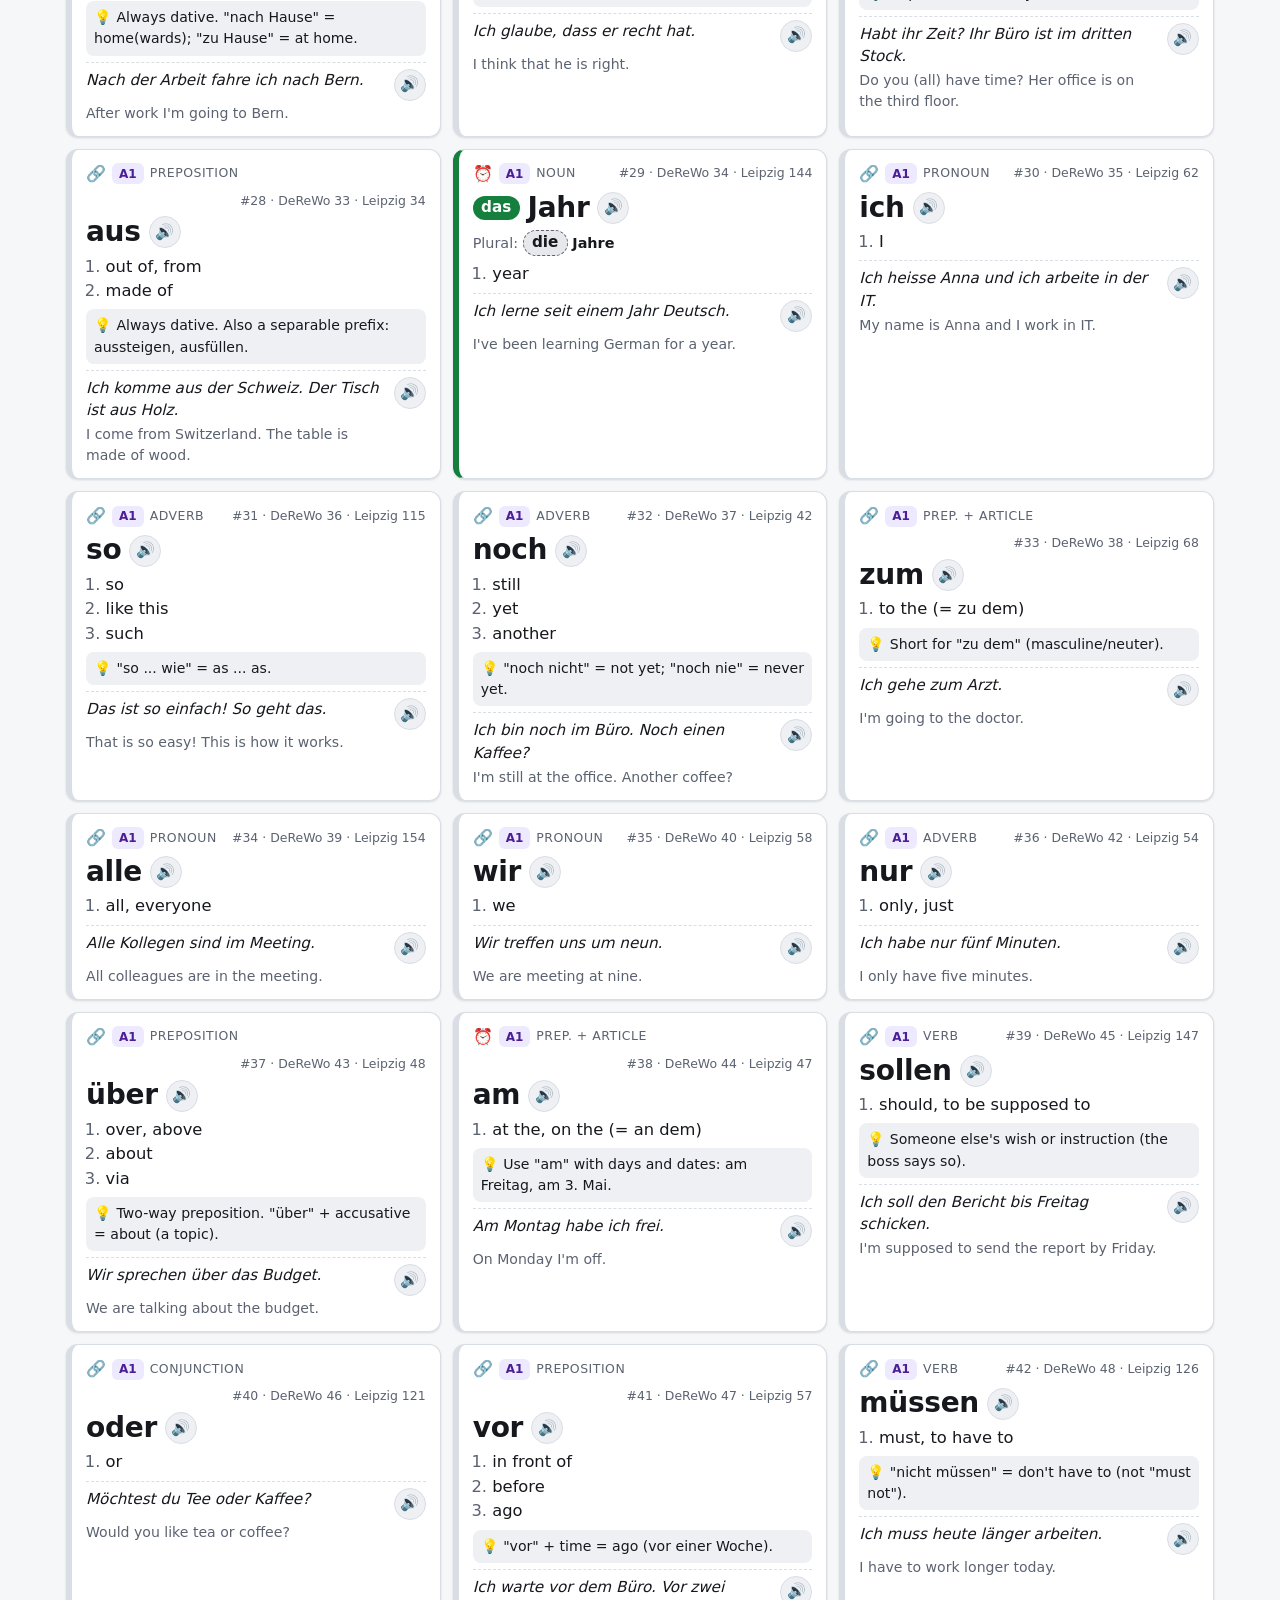
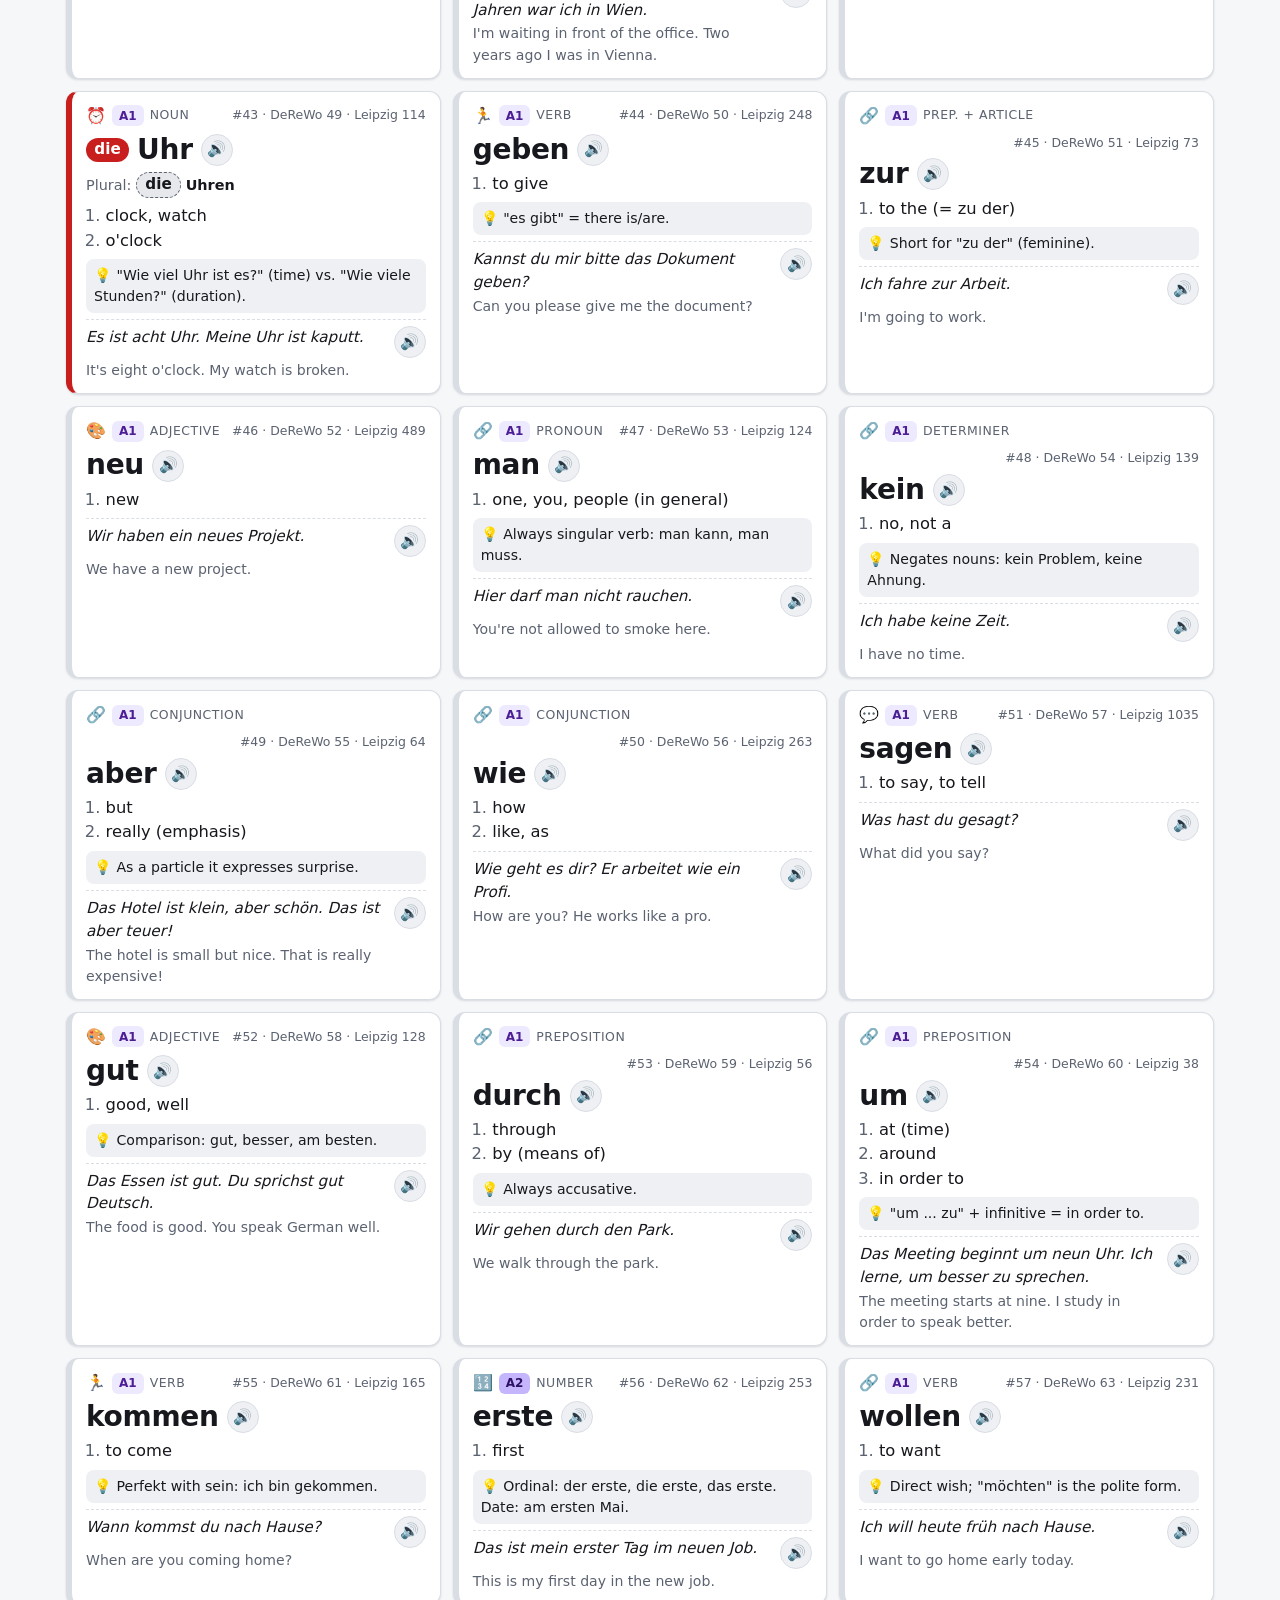
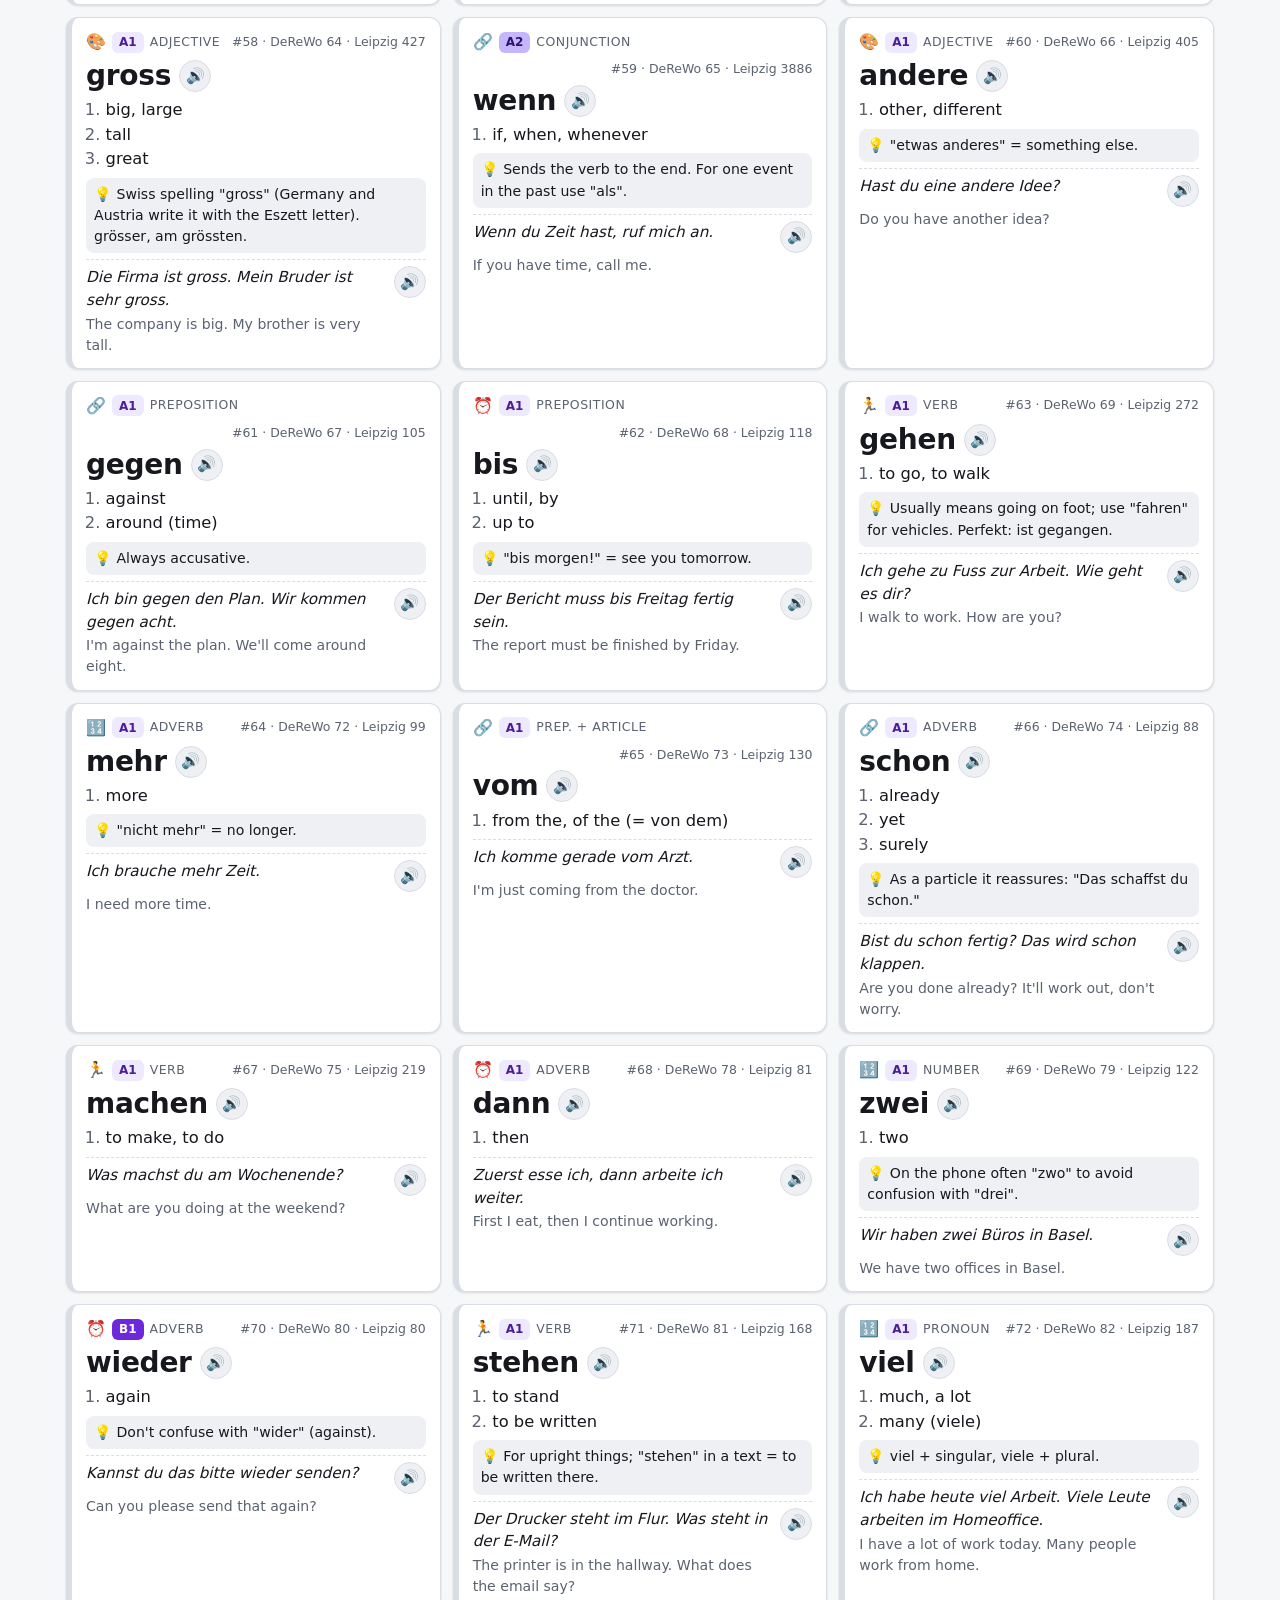
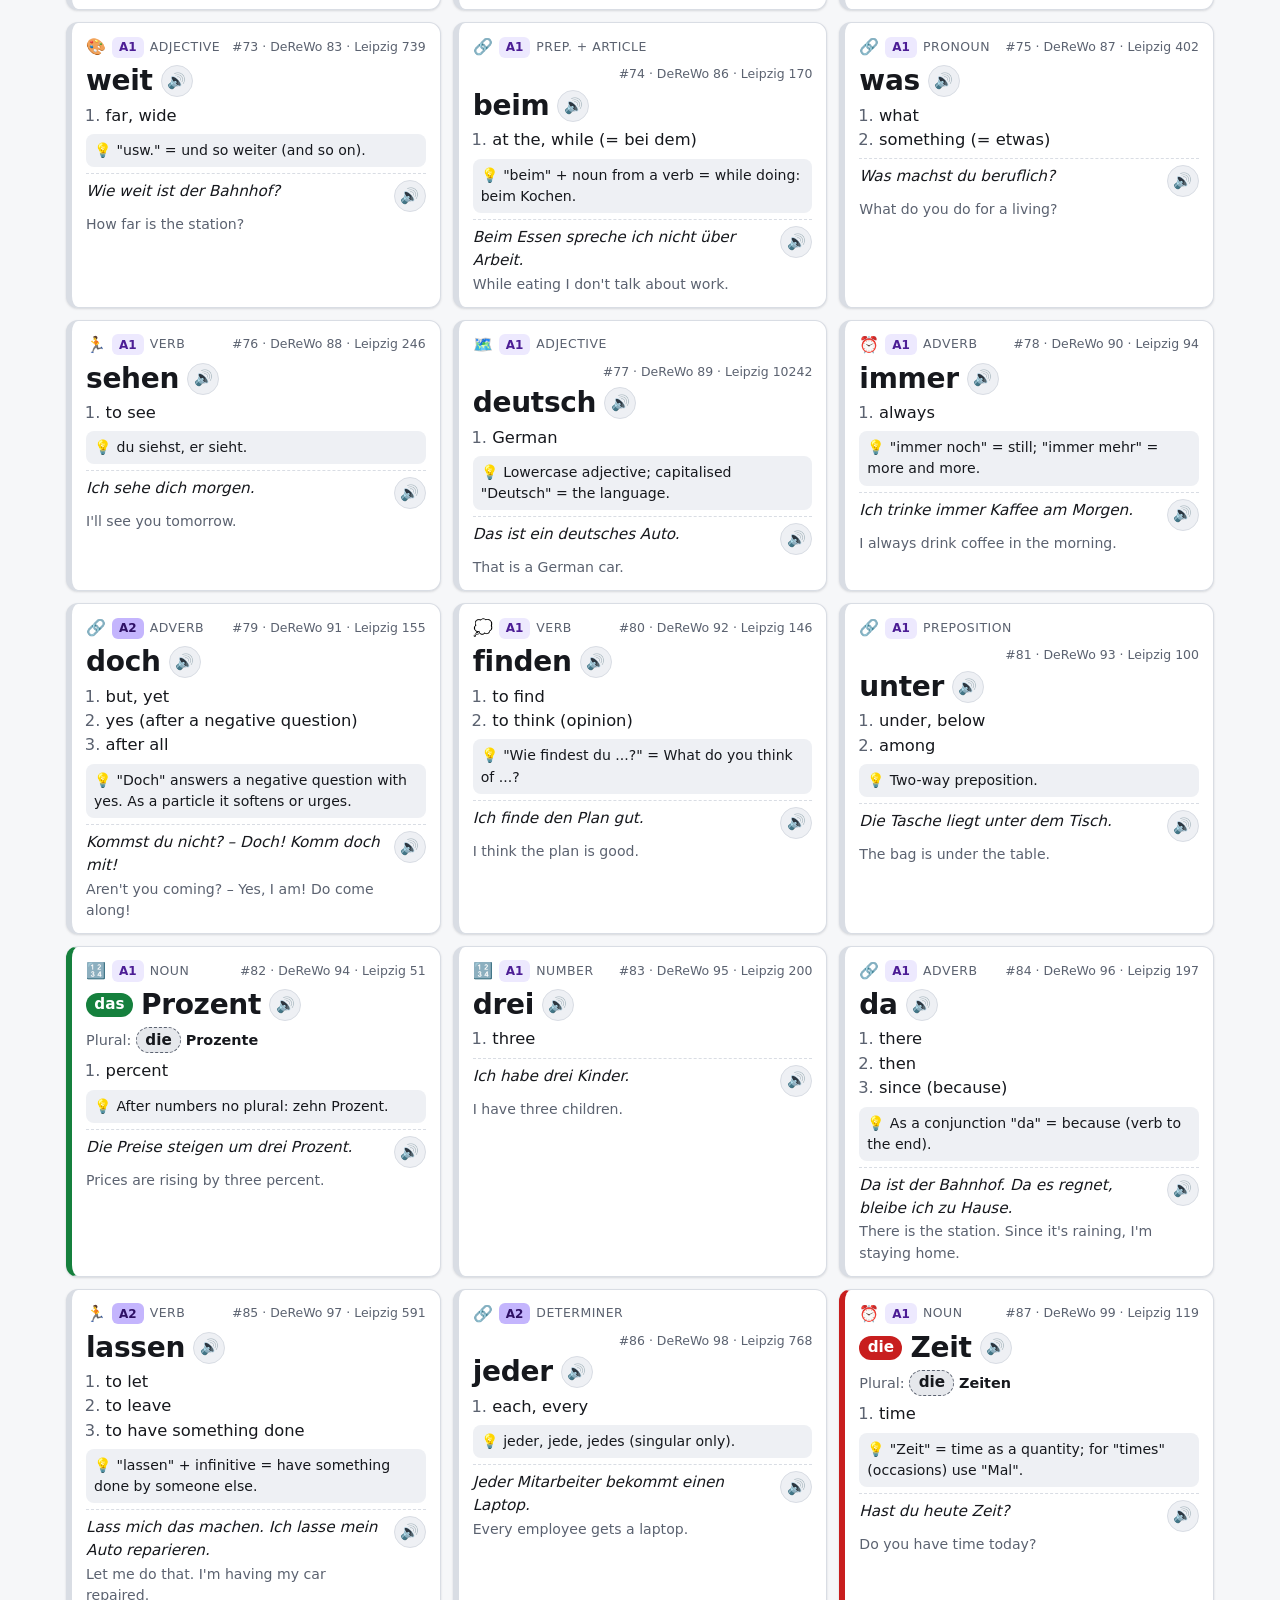
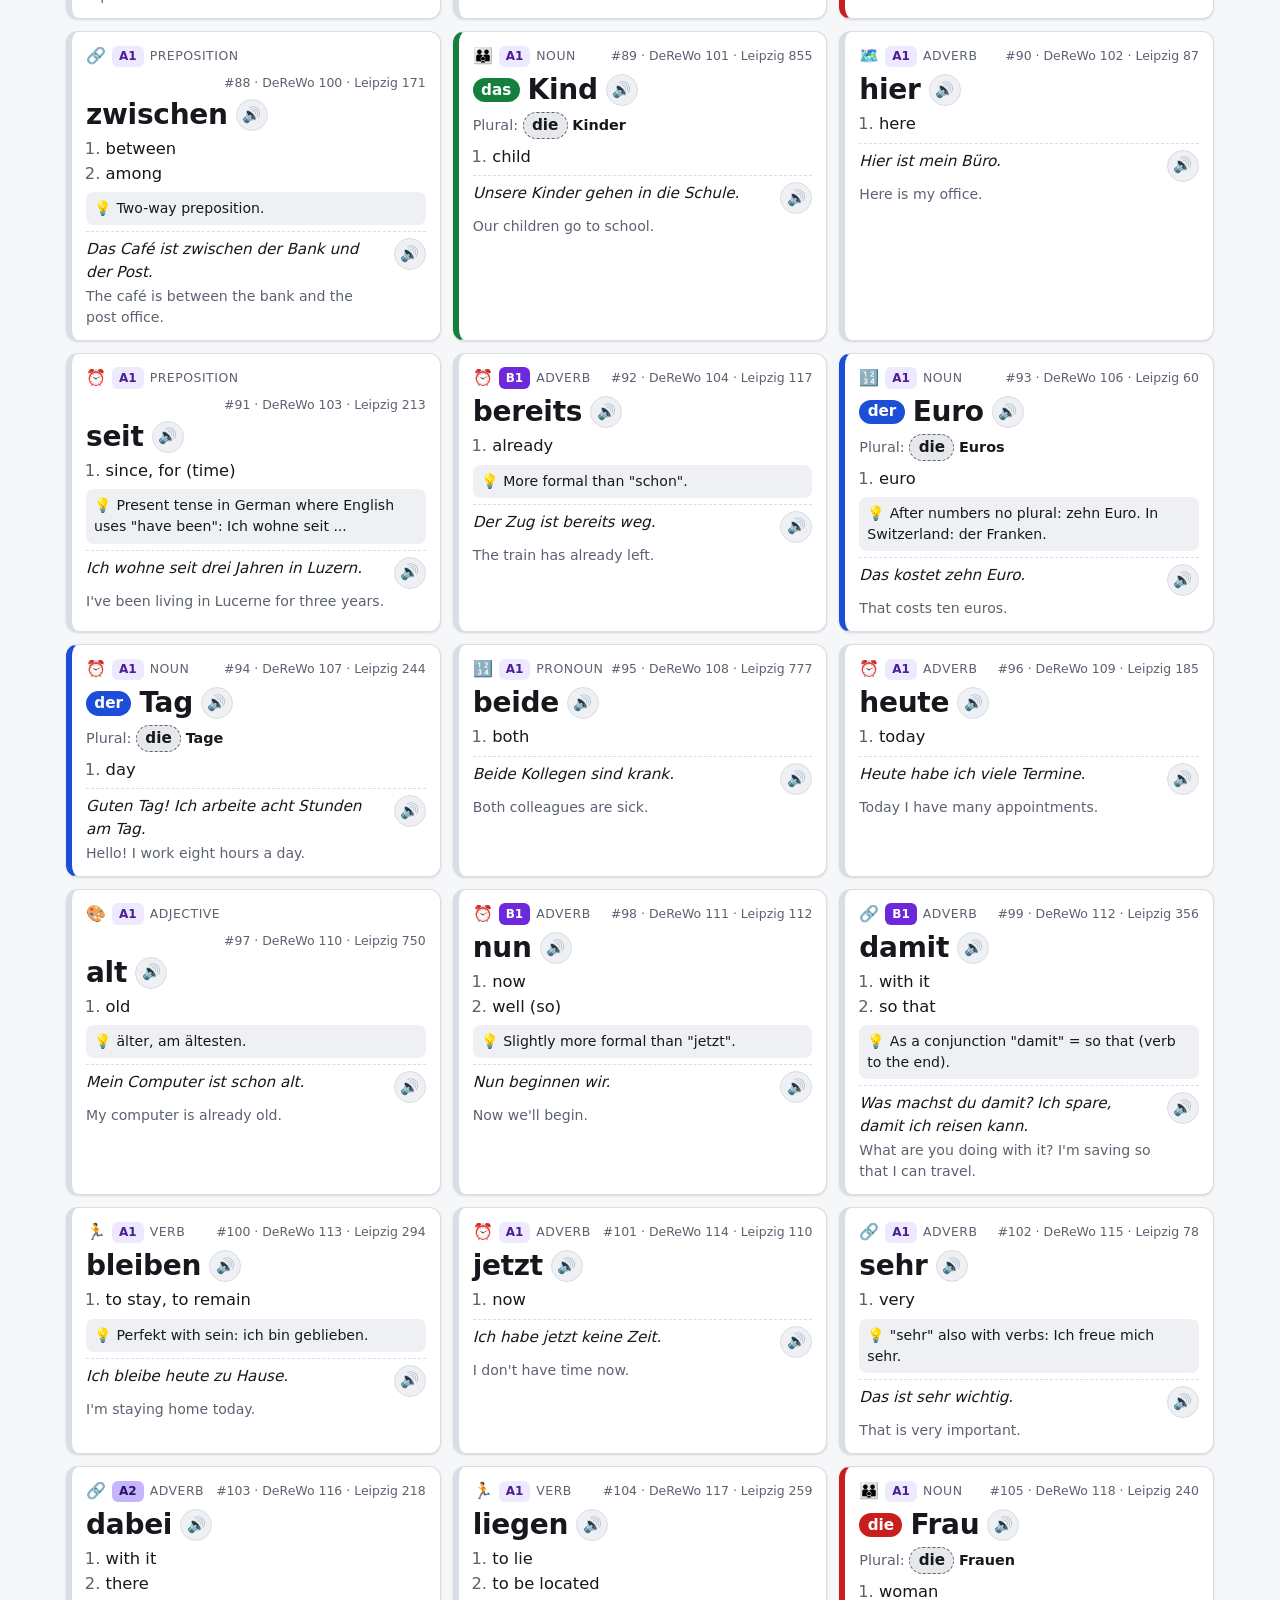
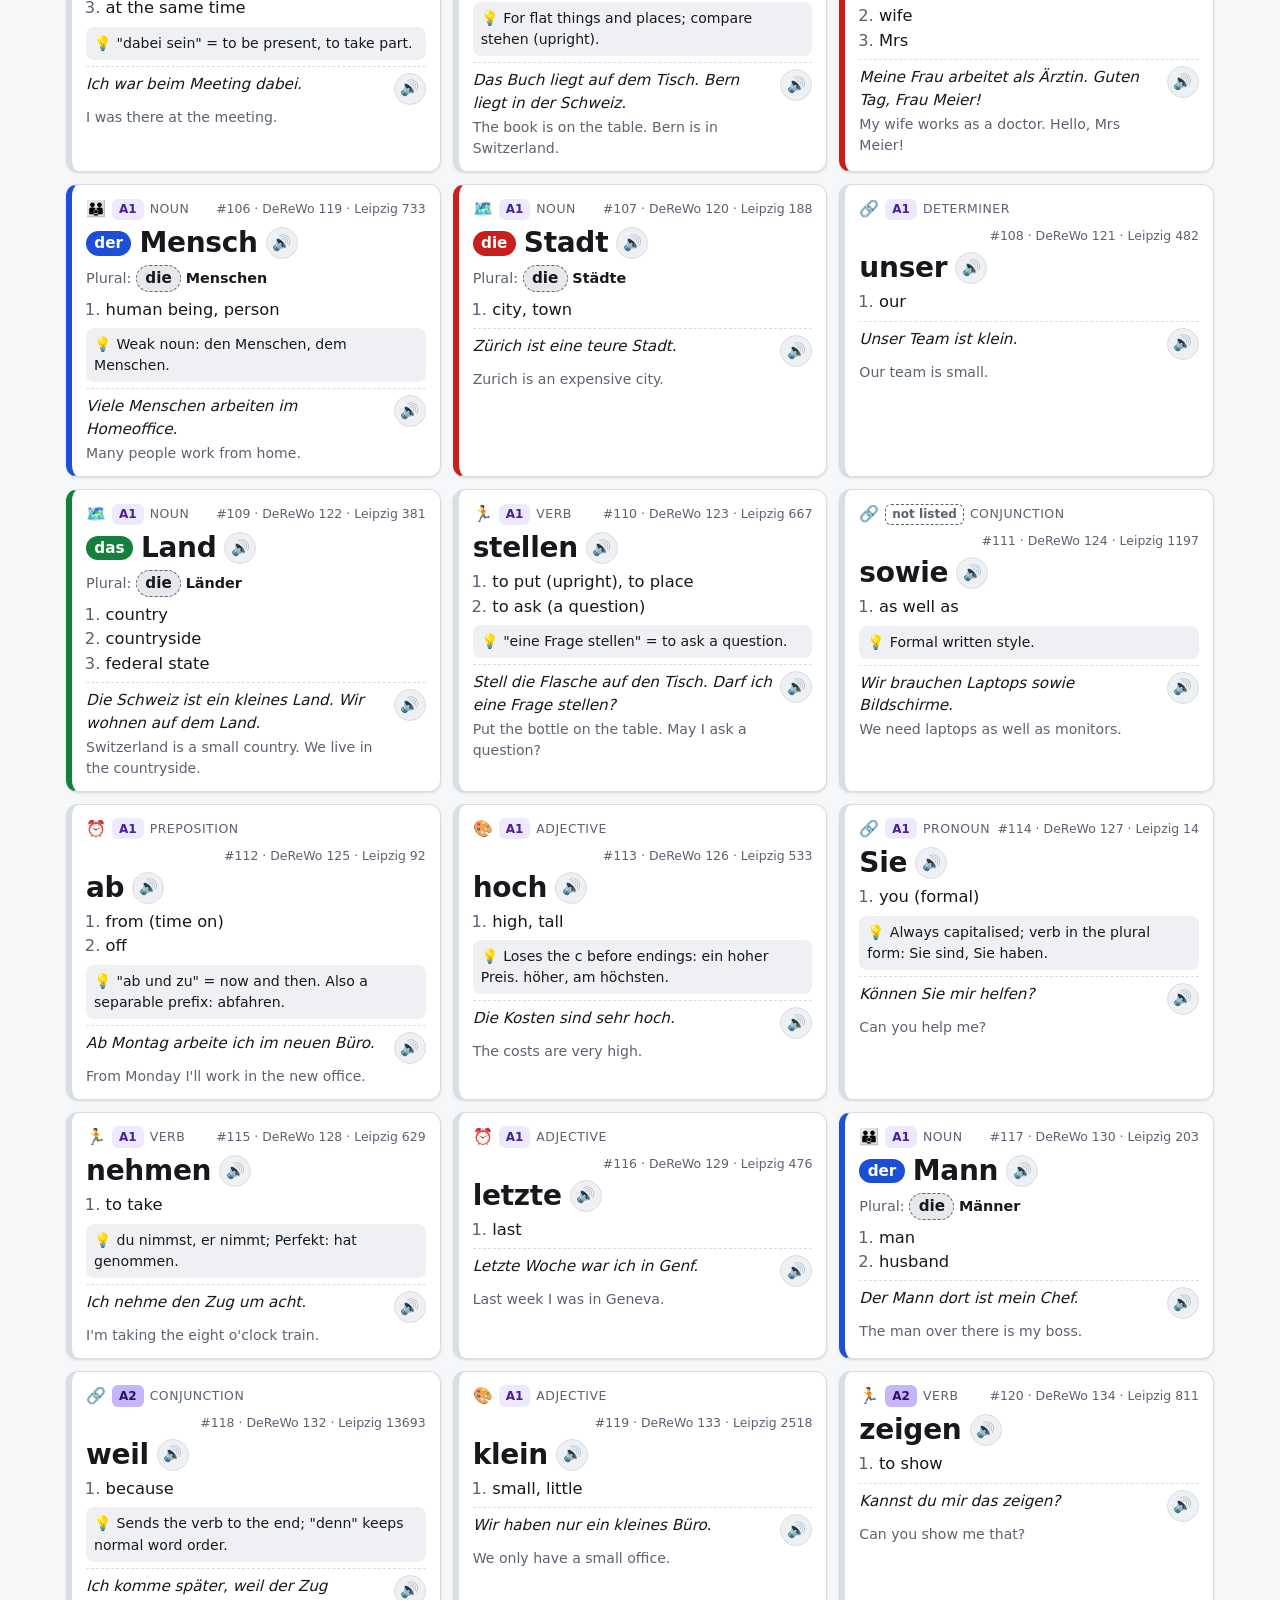
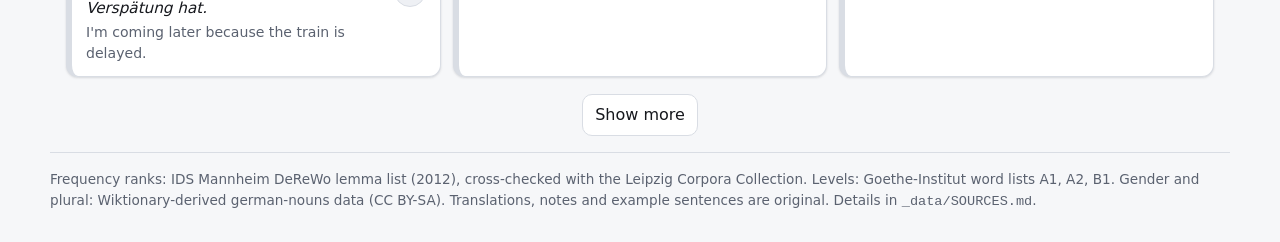
==== commit c00da2de: "Add base languages: Italiano, Français, Español A 🌐 menu on every page switches translations, explan" ====
--- a/a-core-1000.html
+++ b/a-core-1000.html
@@ -7,6 +7,8 @@
 <meta name="description" content="The 1,000 most frequent German words with gender colours, plurals, CEFR levels, themes, usage notes and example sentences. Swiss spelling.">
 <link rel="icon" href="data:image/svg+xml,%3Csvg xmlns=%22http://www.w3.org/2000/svg%22 viewBox=%220 0 100 100%22%3E%3Ctext y=%22.9em%22 font-size=%2290%22%3E%F0%9F%87%A9%F0%9F%87%AA%3C/text%3E%3C/svg%3E">
 <link rel="stylesheet" href="assets/vocab.css">
+<script src="data/ui.js"></script>
+<script src="assets/i18n.js"></script>
 <script src="assets/vocab.js"></script>
 <link rel="manifest" href="manifest.webmanifest">
 <meta name="theme-color" content="#f6f7f9" media="(prefers-color-scheme: light)">
@@ -19,25 +21,23 @@
 <body>
 <header class="site-head">
   <div class="wrap">
-    <div class="crumbs"><a href="index.html">Deutsch vocab</a> › List A</div>
-    <h1>A · Core 1,000 words</h1>
-    <p class="lede">The 1,000 most frequent German words, ranked by corpus frequency. Learn them first: together they cover most of everyday and business text. Swiss spelling (ss, never the Eszett).</p>
-    <div class="legend" aria-label="Legend">
-      <span class="chip der">der</span> masculine
-      <span class="chip die">die</span> feminine
-      <span class="chip das">das</span> neuter
-      <span class="chip pl">die</span> plural
-      <span class="level A1">A1</span><span class="level A2">A2</span><span class="level B1">B1</span><span class="level up">above B1</span><span class="level nl">not listed</span>
+    <div class="crumbs"><a href="index.html">Deutsch vocab</a> › <span data-i18n="a.crumb">List A</span></div>
+    <h1 data-i18n="a.h1">A · Core 1,000 words</h1>
+    <p class="lede" data-i18n="a.lede">The 1,000 most frequent German words, ranked by corpus frequency. Learn them first: together they cover most of everyday and business text. Swiss spelling (ss, never the Eszett).</p>
+    <div class="legend" aria-label="Legend" data-i18n-attr="aria-label:legend.aria">
+      <span class="chip der">der</span> <span data-i18n="legend.masc">masculine</span>
+      <span class="chip die">die</span> <span data-i18n="legend.fem">feminine</span>
+      <span class="chip das">das</span> <span data-i18n="legend.neut">neuter</span>
+      <span class="chip pl">die</span> <span data-i18n="legend.plural">plural</span>
+      <span class="level A1">A1</span><span class="level A2">A2</span><span class="level B1">B1</span><span class="level up" data-i18n="level.up">above B1</span><span class="level nl" data-i18n="level.nl">not listed</span>
       <span id="voice-status"></span>
     </div>
   </div>
 </header>
 <div class="wrap" id="app"></div>
-<footer class="wrap foot">
-  Frequency ranks: IDS Mannheim DeReWo lemma list (2012), cross-checked with the Leipzig Corpora Collection. Levels: Goethe-Institut word lists A1, A2, B1. Gender and plural: Wiktionary-derived german-nouns data (CC BY-SA). Translations, notes and example sentences are original. Details in <code>_data/SOURCES.md</code>.
-</footer>
+<footer class="wrap foot" data-i18n="a.foot">Frequency ranks: IDS Mannheim DeReWo lemma list (2012), cross-checked with the Leipzig Corpora Collection. Levels: Goethe-Institut word lists A1, A2, B1. Gender and plural: Wiktionary-derived german-nouns data (CC BY-SA). Translations, notes and example sentences are original. Details in <code>_data/SOURCES.md</code>.</footer>
 <script src="data/themes.js"></script>
-<script src="data/a.js"></script>
+<script>I18n.load('a')</script>
 <script>
   VocabApp.init({
     list: 'a',
--- a/assets/vocab.css
+++ b/assets/vocab.css
@@ -296,3 +296,12 @@
 }
 
 @media (prefers-reduced-motion: reduce) { * { scroll-behavior: auto !important; } }
+
+/* Base-language menu (assets/i18n.js) and the English fallback for lists not yet translated */
+.lang-bar { display: flex; justify-content: flex-end; margin: 0 0 4px; }
+.lang-pick { display: inline-flex; align-items: center; gap: 2px; font-size: .9rem; color: var(--muted); }
+.lang-pick select { font: inherit; color: var(--fg); background: var(--surface); border: 1px solid var(--border); border-radius: 8px; padding: 3px 6px; }
+.fallback-note { background: var(--lvl-up); color: var(--lvl-up-fg); border-radius: 8px; padding: 6px 10px; font-size: .9rem; }
+.lang-fallback .card .en::before, .lang-fallback .card .ex-en > span::before, .lang-fallback .card .note > span::before {
+  content: "EN"; font-size: .62rem; font-weight: 700; letter-spacing: .04em; border: 1px solid currentColor; border-radius: 4px;
+  padding: 0 3px; margin-right: 5px; vertical-align: 1px; opacity: .7; }
